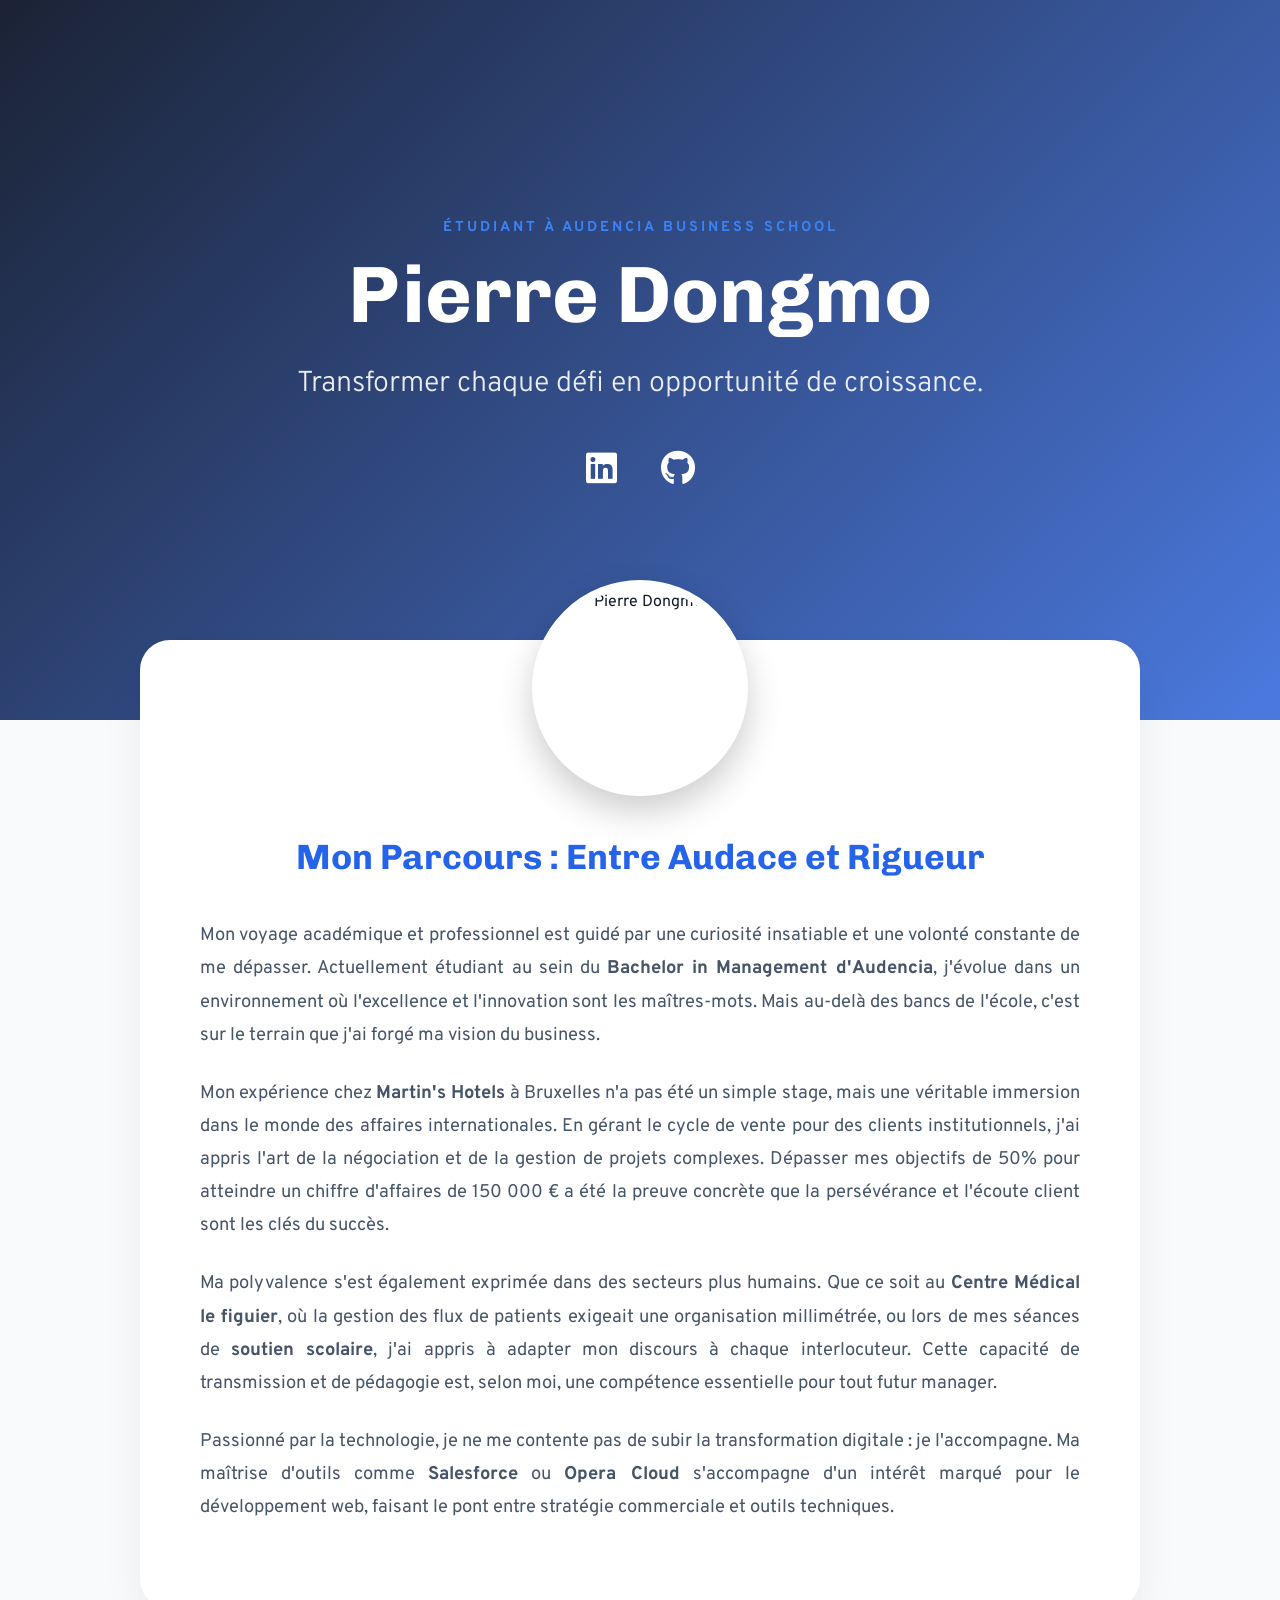
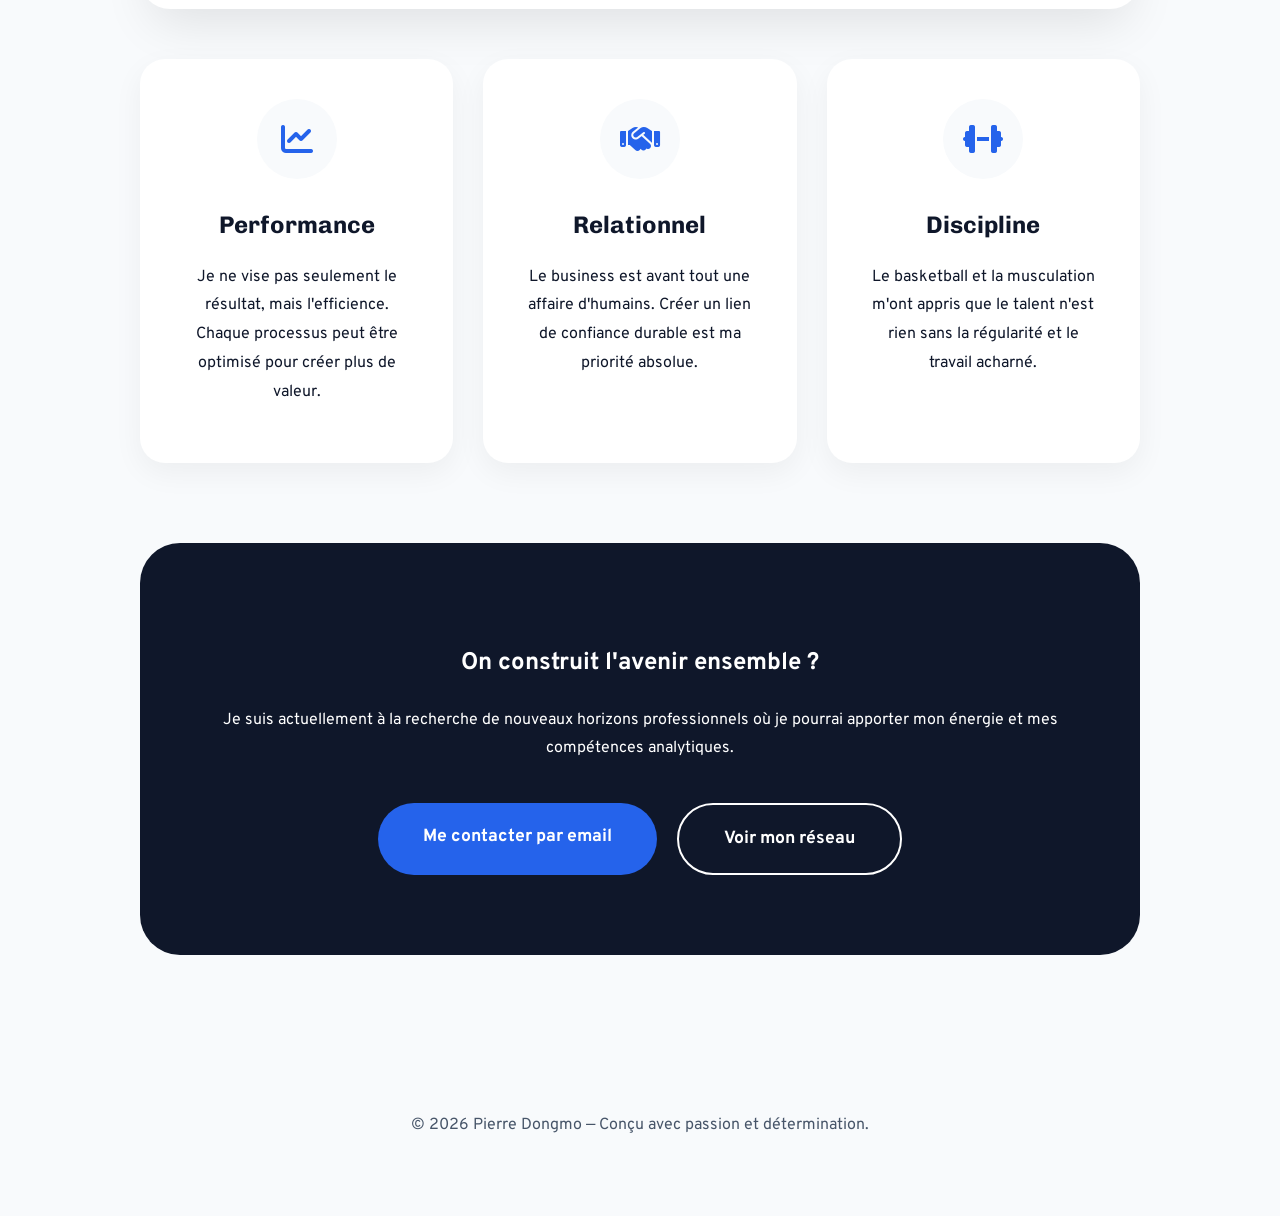
==== index.html @ e54a56b5 "Add files via upload" ====
<!DOCTYPE html>
<html lang="fr">
<head>
  <meta charset="UTF-8">
  <meta name="viewport" content="width=device-width, initial-scale=1.0">
  <title>Pierre Dongmo | Vision & Stratégie</title>
  
  <link href="https://fonts.googleapis.com/css2?family=Chivo:wght@400;700&family=Overpass:wght@300;400;600&display=swap" rel="stylesheet">
  <link rel="stylesheet" href="https://cdnjs.cloudflare.com/ajax/libs/font-awesome/6.5.1/css/all.min.css">
  <link rel="stylesheet" href="style.css">
</head>
<body>

  <header class="hero">
    <div class="hero-content">
      <span class="pre-title">Étudiant à Audencia Business School</span>
      <h1>Pierre Dongmo</h1>
      <p>Transformer chaque défi en opportunité de croissance.</p>
      <div class="social-links">
        <a href="https://www.linkedin.com/in/pierre-landry-dongmo-63629631a/" target="_blank"><i class="fa-brands fa-linkedin"></i></a>
        <a href="https://github.com/Landry-create" target="_blank"><i class="fa-brands fa-github"></i></a>
      </div>
    </div>
  </header>

  <main class="container">
    
    <section class="story-card">
      <div class="profile-container">
        <img src="IMAGE LANDRY DONGMO.jpeg" alt="Pierre Dongmo" class="profile-pic">
      </div>

      <h2>Mon Parcours : Entre Audace et Rigueur</h2>
      <p>
        Mon voyage académique et professionnel est guidé par une curiosité insatiable et une volonté constante de me dépasser. Actuellement étudiant au sein du <strong>Bachelor in Management d'Audencia</strong>, j'évolue dans un environnement où l'excellence et l'innovation sont les maîtres-mots. Mais au-delà des bancs de l'école, c'est sur le terrain que j'ai forgé ma vision du business.
      </p>
      
      <p>
        Mon expérience chez <strong>Martin's Hotels</strong> à Bruxelles n'a pas été un simple stage, mais une véritable immersion dans le monde des affaires internationales. En gérant le cycle de vente pour des clients institutionnels, j'ai appris l'art de la négociation et de la gestion de projets complexes. Dépasser mes objectifs de 50% pour atteindre un chiffre d'affaires de 150 000 € a été la preuve concrète que la persévérance et l'écoute client sont les clés du succès.
      </p>

      <p>
        Ma polyvalence s'est également exprimée dans des secteurs plus humains. Que ce soit au <strong>Centre Médical le figuier</strong>, où la gestion des flux de patients exigeait une organisation millimétrée, ou lors de mes séances de <strong>soutien scolaire</strong>, j'ai appris à adapter mon discours à chaque interlocuteur. Cette capacité de transmission et de pédagogie est, selon moi, une compétence essentielle pour tout futur manager.
      </p>

      <p>
        Passionné par la technologie, je ne me contente pas de subir la transformation digitale : je l'accompagne. Ma maîtrise d'outils comme <strong>Salesforce</strong> ou <strong>Opera Cloud</strong> s'accompagne d'un intérêt marqué pour le développement web, faisant le pont entre stratégie commerciale et outils techniques.
      </p>
    </section>

    <div class="grid">
      <div class="info-card">
        <div class="icon-circle"><i class="fa-solid fa-chart-line"></i></div>
        <h3>Performance</h3>
        <p>Je ne vise pas seulement le résultat, mais l'efficience. Chaque processus peut être optimisé pour créer plus de valeur.</p>
      </div>

      <div class="info-card">
        <div class="icon-circle"><i class="fa-solid fa-handshake"></i></div>
        <h3>Relationnel</h3>
        <p>Le business est avant tout une affaire d'humains. Créer un lien de confiance durable est ma priorité absolue.</p>
      </div>

      <div class="info-card">
        <div class="icon-circle"><i class="fa-solid fa-dumbbell"></i></div>
        <h3>Discipline</h3>
        <p>Le basketball et la musculation m'ont appris que le talent n'est rien sans la régularité et le travail acharné.</p>
      </div>
    </div>

    <section class="cta">
      <h2>On construit l'avenir ensemble ?</h2>
      <p>Je suis actuellement à la recherche de nouveaux horizons professionnels où je pourrai apporter mon énergie et mes compétences analytiques.</p>
      <div class="cta-buttons">
        <a href="mailto:ton-email@exemple.com" class="btn-main">Me contacter par email</a>
        <a href="https://www.linkedin.com/in/pierre-landry-dongmo-63629631a/" class="btn-outline" target="_blank">Voir mon réseau</a>
      </div>
    </section>

  </main>

  <footer class="footer">
    <p>&copy; 2026 Pierre Dongmo — Conçu avec passion et détermination.</p>
  </footer>

</body>
</html>
---- style.css ----
/* ===== VARIABLES ===== */
:root {
  --primary: #2563eb;
  --secondary: #3b82f6;
  --dark: #0f172a;
  --light: #f8fafc;
  --white: #ffffff;
  --text-gray: #475569;
}

/* ===== BASE ===== */
body {
  font-family: 'Overpass', sans-serif;
  margin: 0;
  background-color: var(--light);
  color: var(--dark);
  line-height: 1.8;
}

/* ===== HERO SECTION ===== */
.hero {
  height: 80vh;
  background: linear-gradient(135deg, rgba(15, 23, 42, 0.95), rgba(37, 99, 235, 0.8)), 
              url("https://images.unsplash.com/photo-1486406146926-c627a92ad1ab?q=80&w=1470&auto=format&fit=crop");
  background-size: cover;
  background-position: center;
  background-attachment: fixed;
  display: flex;
  align-items: center;
  justify-content: center;
  text-align: center;
  color: var(--white);
  padding: 0 20px;
}

.pre-title {
  text-transform: uppercase;
  letter-spacing: 3px;
  font-size: 0.9rem;
  color: var(--secondary);
  font-weight: 700;
  display: block;
  margin-bottom: 10px;
}

.hero h1 {
  font-family: 'Chivo', sans-serif;
  font-size: clamp(2.5rem, 8vw, 5rem);
  margin: 0;
  line-height: 1.1;
}

.hero p {
  font-size: clamp(1.1rem, 3vw, 1.8rem);
  font-weight: 300;
  margin-top: 20px;
  opacity: 0.9;
}

.social-links {
  margin-top: 30px;
}

.social-links a {
  color: var(--white);
  font-size: 2.2rem;
  margin: 0 20px;
  transition: all 0.3s ease;
  display: inline-block;
}

.social-links a:hover {
  transform: translateY(-5px);
  color: var(--secondary);
}

/* ===== PHOTO DE PROFIL ===== */
.profile-container {
  display: flex;
  justify-content: center;
  margin-top: -120px; /* Chevauchement sur le Hero */
  margin-bottom: 30px;
}

.profile-pic {
  width: 200px;
  height: 200px;
  object-fit: cover;
  border-radius: 50%;
  border: 8px solid var(--white);
  box-shadow: 0 15px 35px rgba(0, 0, 0, 0.2);
  background-color: white;
}

/* ===== CONTAINER & CARDS ===== */
.container {
  max-width: 1000px;
  margin: -80px auto 80px;
  padding: 0 20px;
}

.story-card {
  background: var(--white);
  padding: 60px;
  border-radius: 30px;
  box-shadow: 0 25px 50px -12px rgba(0, 0, 0, 0.1);
  margin-bottom: 50px;
  text-align: center; /* Centré pour accompagner la photo */
}

.story-card h2 {
  font-family: 'Chivo', sans-serif;
  font-size: 2.2rem;
  color: var(--primary);
  margin-bottom: 30px;
}

.story-card p {
  margin-bottom: 25px;
  font-size: 1.15rem;
  color: var(--text-gray);
  text-align: justify;
}

/* ===== GRID & INFO CARDS ===== */
.grid {
  display: grid;
  grid-template-columns: repeat(auto-fit, minmax(300px, 1fr));
  gap: 30px;
}

.info-card {
  background: var(--white);
  padding: 40px;
  border-radius: 25px;
  text-align: center;
  box-shadow: 0 10px 30px rgba(0,0,0,0.05);
  transition: transform 0.4s ease;
}

.info-card:hover {
  transform: translateY(-15px);
}

.icon-circle {
  width: 80px;
  height: 80px;
  background: var(--light);
  border-radius: 50%;
  display: flex;
  align-items: center;
  justify-content: center;
  margin: 0 auto 20px;
}

.info-card i {
  font-size: 2rem;
  color: var(--primary);
}

.info-card h3 {
  font-family: 'Chivo', sans-serif;
  font-size: 1.5rem;
  margin-bottom: 15px;
}

/* ===== CALL TO ACTION ===== */
.cta {
  text-align: center;
  margin-top: 80px;
  padding: 80px 40px;
  background: var(--dark);
  color: var(--white);
  border-radius: 40px;
}

.cta-buttons {
  display: flex;
  justify-content: center;
  gap: 20px;
  margin-top: 40px;
  flex-wrap: wrap;
}

.btn-main, .btn-outline {
  padding: 18px 45px;
  border-radius: 100px;
  text-decoration: none;
  font-weight: bold;
  font-size: 1.1rem;
  transition: all 0.3s ease;
}

.btn-main {
  background: var(--primary);
  color: var(--white);
}

.btn-main:hover {
  background: #1d4ed8;
  box-shadow: 0 10px 25px rgba(37, 99, 235, 0.4);
}

.btn-outline {
  border: 2px solid var(--white);
  color: var(--white);
}

.btn-outline:hover {
  background: var(--white);
  color: var(--dark);
}

/* ===== FOOTER ===== */
.footer {
  text-align: center;
  padding: 60px;
  color: var(--text-gray);
  font-size: 1rem;
}

/* Responsiveness */
@media (max-width: 768px) {
  .story-card { padding: 40px 25px; }
  .profile-pic { width: 150px; height: 150px; }
  .profile-container { margin-top: -90px; }
}
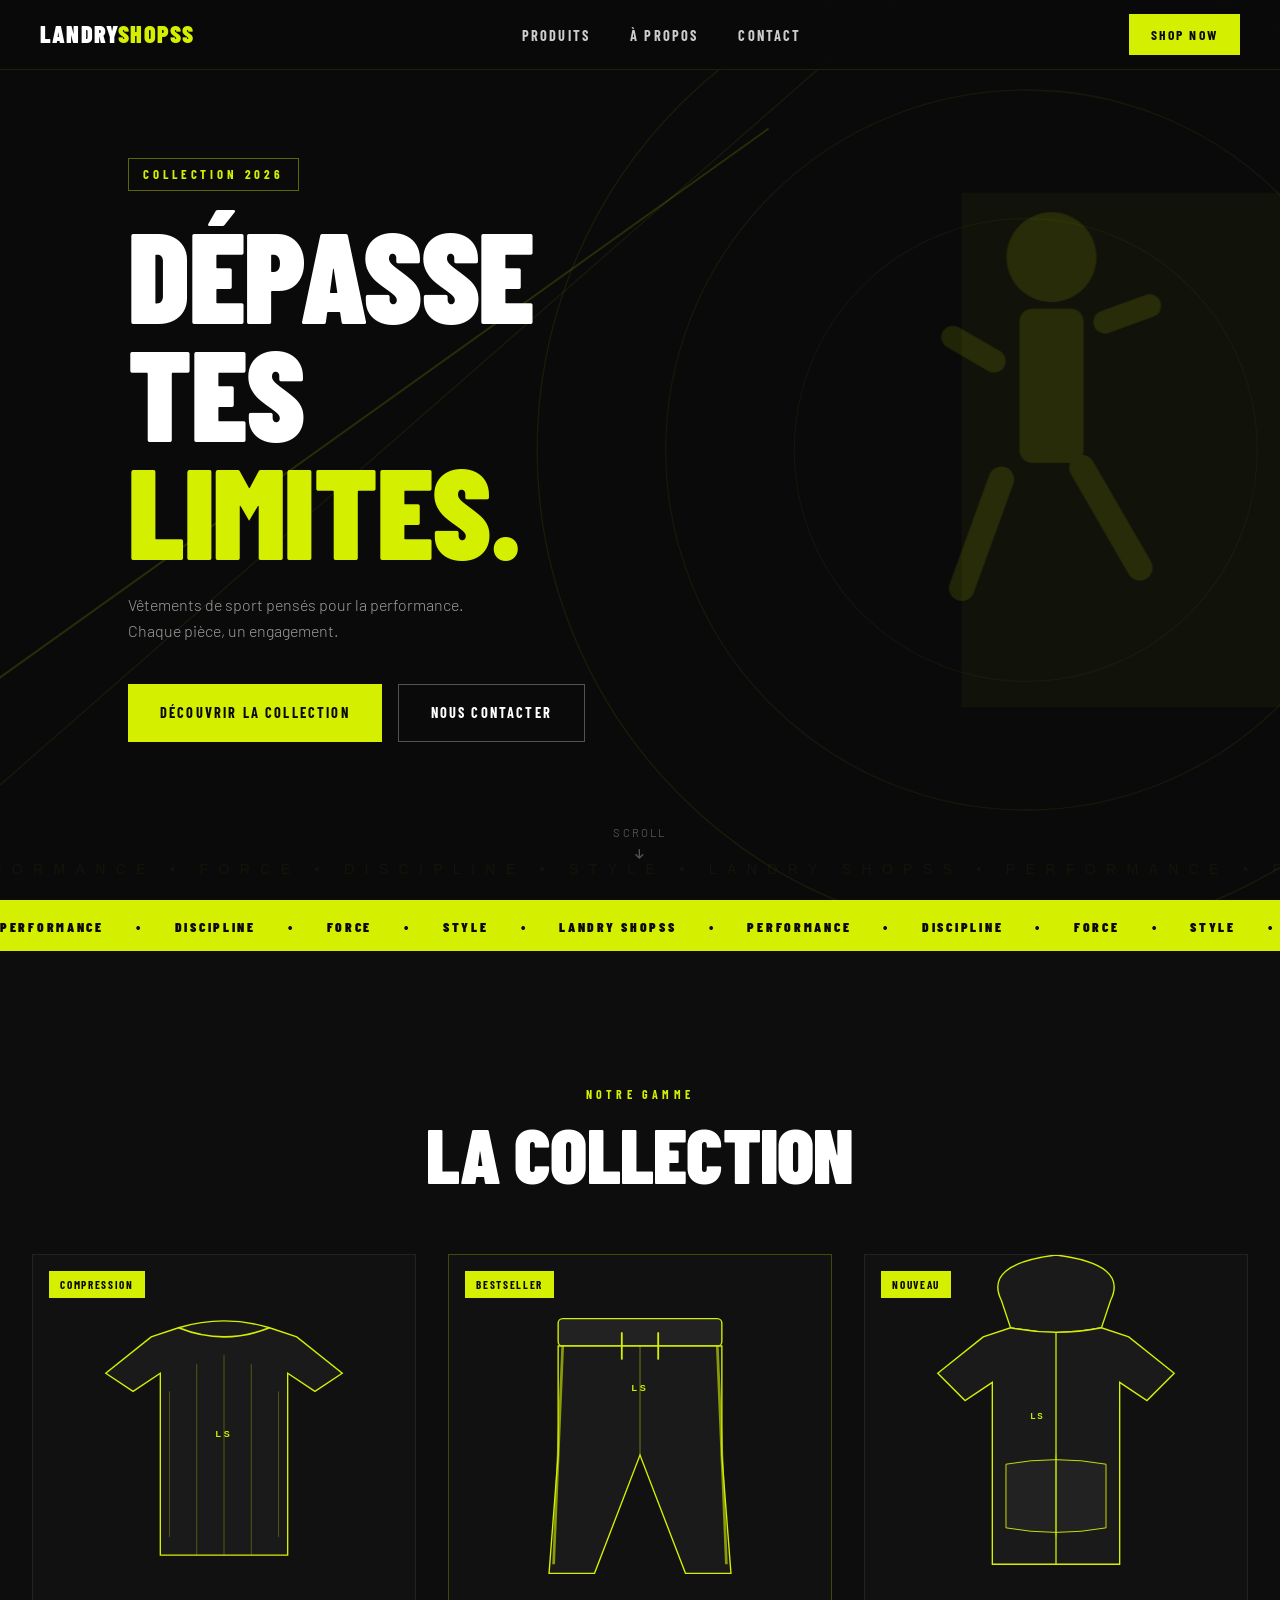
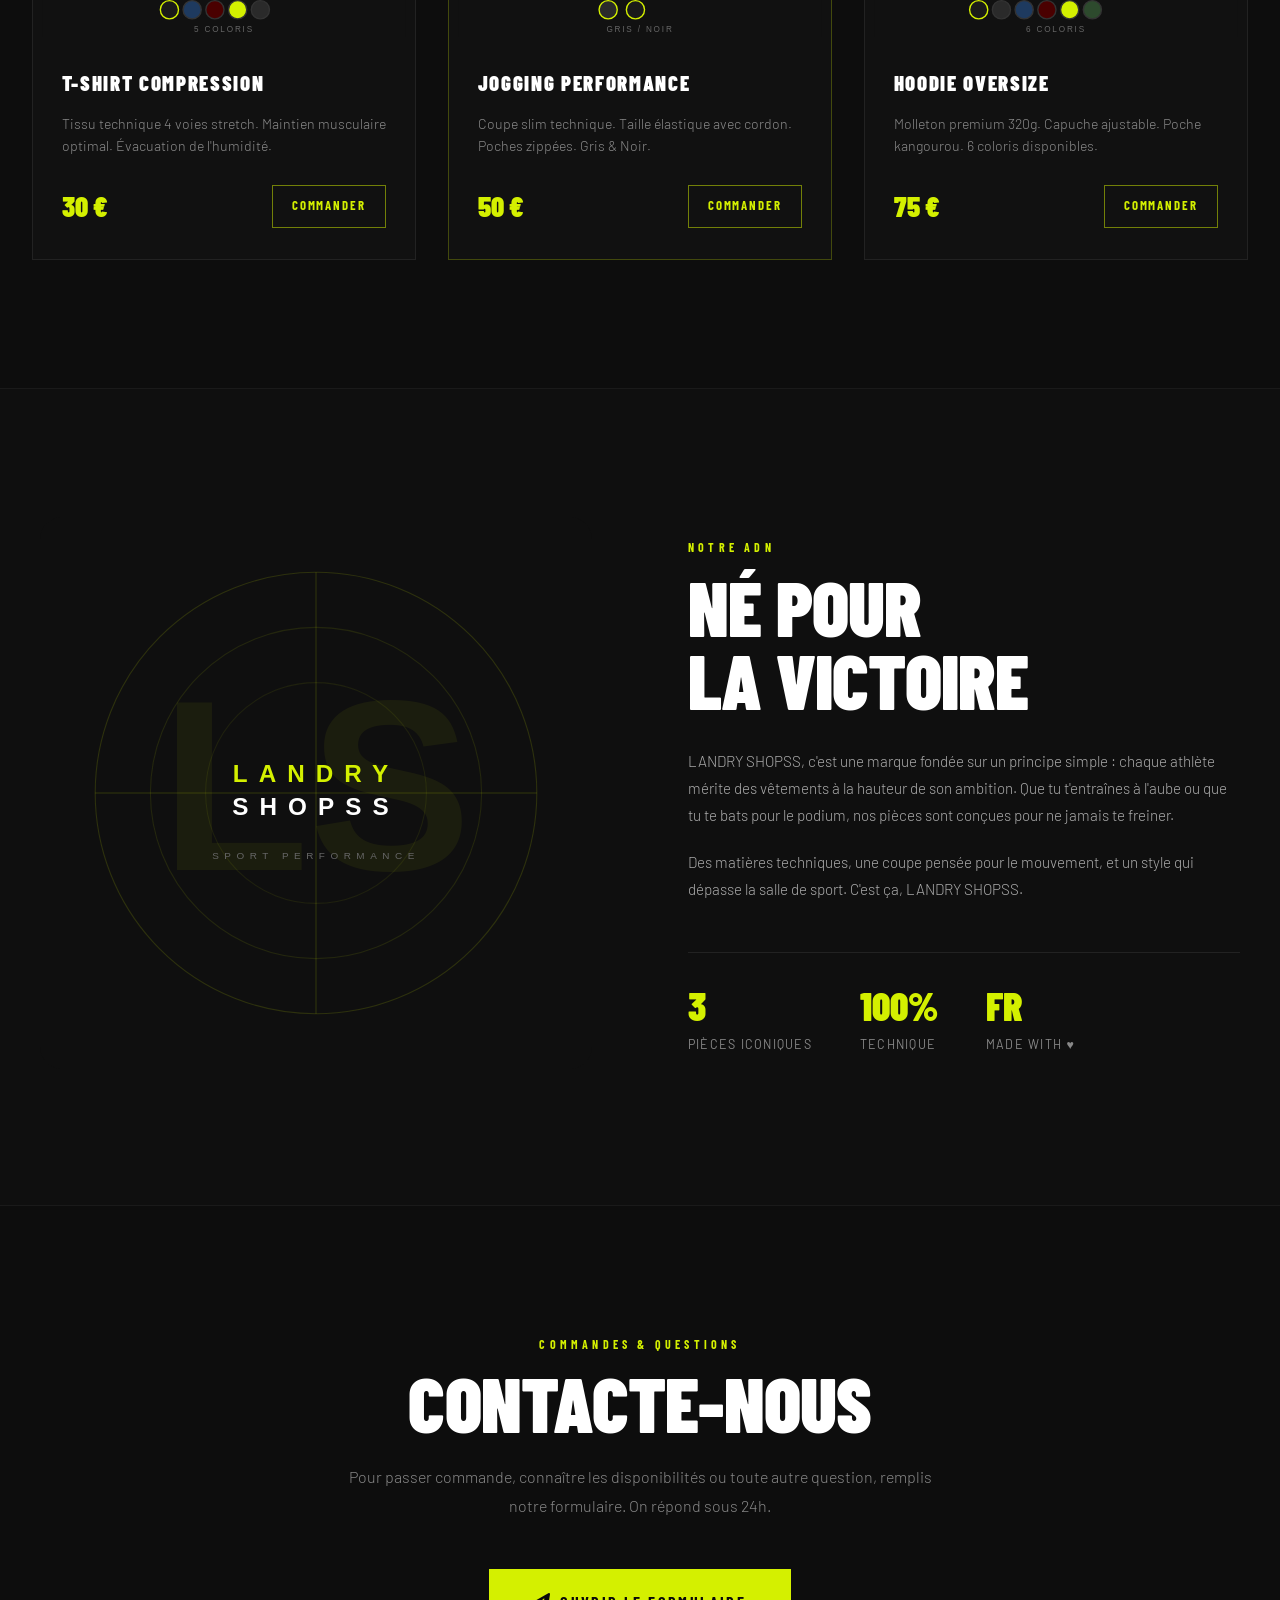
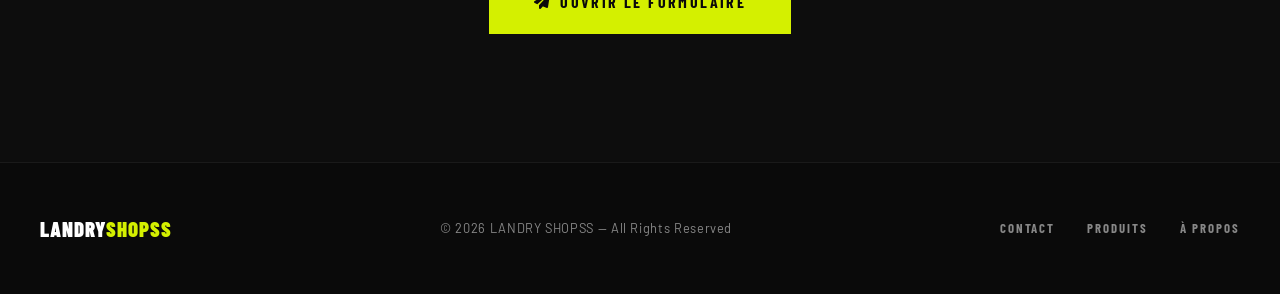
==== commit ce1e11a1: "Add files via upload" ====
--- a/index.html
+++ b/index.html
@@ -3,84 +3,256 @@
 <head>
   <meta charset="UTF-8">
   <meta name="viewport" content="width=device-width, initial-scale=1.0">
-  <title>Pierre Dongmo | Vision & Stratégie</title>
-  
-  <link href="https://fonts.googleapis.com/css2?family=Chivo:wght@400;700&family=Overpass:wght@300;400;600&display=swap" rel="stylesheet">
+  <title>LANDRY SHOPSS — Sport Performance</title>
+  <meta name="description" content="LANDRY SHOPSS — Vêtements de sport performance. T-shirts compression, joggings, hoodies. Livraison France.">
+
+  <link href="https://fonts.googleapis.com/css2?family=Barlow+Condensed:wght@400;700;900&family=Barlow:wght@300;400;500&display=swap" rel="stylesheet">
   <link rel="stylesheet" href="https://cdnjs.cloudflare.com/ajax/libs/font-awesome/6.5.1/css/all.min.css">
   <link rel="stylesheet" href="style.css">
 </head>
 <body>
 
-  <header class="hero">
+  <!-- NAV -->
+  <nav class="navbar">
+    <div class="nav-inner">
+      <a href="#" class="logo">LANDRY<span>SHOPSS</span></a>
+      <ul class="nav-links">
+        <li><a href="#produits">Produits</a></li>
+        <li><a href="#about">À propos</a></li>
+        <li><a href="#contact">Contact</a></li>
+      </ul>
+      <a href="#produits" class="nav-cta">Shop Now</a>
+    </div>
+  </nav>
+
+  <!-- HERO -->
+  <section class="hero">
+    <div class="hero-bg">
+      <svg viewBox="0 0 1200 700" preserveAspectRatio="xMidYMid slice" xmlns="http://www.w3.org/2000/svg">
+        <rect width="1200" height="700" fill="#0a0a0a"/>
+        <ellipse cx="900" cy="350" rx="380" ry="380" fill="none" stroke="#d4f000" stroke-width="1" opacity="0.08"/>
+        <ellipse cx="900" cy="350" rx="280" ry="280" fill="none" stroke="#d4f000" stroke-width="1" opacity="0.06"/>
+        <ellipse cx="900" cy="350" rx="180" ry="180" fill="none" stroke="#d4f000" stroke-width="1" opacity="0.04"/>
+        <line x1="0" y1="600" x2="700" y2="100" stroke="#d4f000" stroke-width="1.5" opacity="0.15"/>
+        <line x1="0" y1="700" x2="800" y2="0" stroke="#d4f000" stroke-width="0.8" opacity="0.08"/>
+        <polygon points="850,150 1100,150 1100,550 850,550" fill="#d4f000" opacity="0.03"/>
+        <g opacity="0.12" fill="#d4f000">
+          <circle cx="920" cy="200" r="35"/>
+          <rect x="895" y="240" width="50" height="120" rx="10"/>
+          <rect x="840" y="250" width="55" height="18" rx="9" transform="rotate(30 840 250)"/>
+          <rect x="950" y="245" width="55" height="18" rx="9" transform="rotate(-20 950 245)"/>
+          <rect x="875" y="360" width="20" height="110" rx="10" transform="rotate(20 875 360)"/>
+          <rect x="930" y="360" width="20" height="110" rx="10" transform="rotate(-30 930 360)"/>
+        </g>
+        <text x="50" y="680" font-family="sans-serif" font-size="11" fill="#d4f000" opacity="0.04" letter-spacing="8">PERFORMANCE • FORCE • DISCIPLINE • STYLE • LANDRY SHOPSS • PERFORMANCE • FORCE • DISCIPLINE</text>
+      </svg>
+    </div>
     <div class="hero-content">
-      <span class="pre-title">Étudiant à Audencia Business School</span>
-      <h1>Pierre Dongmo</h1>
-      <p>Transformer chaque défi en opportunité de croissance.</p>
-      <div class="social-links">
-        <a href="https://www.linkedin.com/in/pierre-landry-dongmo-63629631a/" target="_blank"><i class="fa-brands fa-linkedin"></i></a>
-        <a href="https://github.com/Landry-create" target="_blank"><i class="fa-brands fa-github"></i></a>
-      </div>
-    </div>
-  </header>
-
-  <main class="container">
-    
-    <section class="story-card">
-      <div class="profile-container">
-        <img src="IMAGE LANDRY DONGMO.jpeg" alt="Pierre Dongmo" class="profile-pic">
-      </div>
-
-      <h2>Mon Parcours : Entre Audace et Rigueur</h2>
-      <p>
-        Mon voyage académique et professionnel est guidé par une curiosité insatiable et une volonté constante de me dépasser. Actuellement étudiant au sein du <strong>Bachelor in Management d'Audencia</strong>, j'évolue dans un environnement où l'excellence et l'innovation sont les maîtres-mots. Mais au-delà des bancs de l'école, c'est sur le terrain que j'ai forgé ma vision du business.
-      </p>
-      
-      <p>
-        Mon expérience chez <strong>Martin's Hotels</strong> à Bruxelles n'a pas été un simple stage, mais une véritable immersion dans le monde des affaires internationales. En gérant le cycle de vente pour des clients institutionnels, j'ai appris l'art de la négociation et de la gestion de projets complexes. Dépasser mes objectifs de 50% pour atteindre un chiffre d'affaires de 150 000 € a été la preuve concrète que la persévérance et l'écoute client sont les clés du succès.
-      </p>
-
-      <p>
-        Ma polyvalence s'est également exprimée dans des secteurs plus humains. Que ce soit au <strong>Centre Médical le figuier</strong>, où la gestion des flux de patients exigeait une organisation millimétrée, ou lors de mes séances de <strong>soutien scolaire</strong>, j'ai appris à adapter mon discours à chaque interlocuteur. Cette capacité de transmission et de pédagogie est, selon moi, une compétence essentielle pour tout futur manager.
-      </p>
-
-      <p>
-        Passionné par la technologie, je ne me contente pas de subir la transformation digitale : je l'accompagne. Ma maîtrise d'outils comme <strong>Salesforce</strong> ou <strong>Opera Cloud</strong> s'accompagne d'un intérêt marqué pour le développement web, faisant le pont entre stratégie commerciale et outils techniques.
-      </p>
-    </section>
-
-    <div class="grid">
-      <div class="info-card">
-        <div class="icon-circle"><i class="fa-solid fa-chart-line"></i></div>
-        <h3>Performance</h3>
-        <p>Je ne vise pas seulement le résultat, mais l'efficience. Chaque processus peut être optimisé pour créer plus de valeur.</p>
-      </div>
-
-      <div class="info-card">
-        <div class="icon-circle"><i class="fa-solid fa-handshake"></i></div>
-        <h3>Relationnel</h3>
-        <p>Le business est avant tout une affaire d'humains. Créer un lien de confiance durable est ma priorité absolue.</p>
-      </div>
-
-      <div class="info-card">
-        <div class="icon-circle"><i class="fa-solid fa-dumbbell"></i></div>
-        <h3>Discipline</h3>
-        <p>Le basketball et la musculation m'ont appris que le talent n'est rien sans la régularité et le travail acharné.</p>
-      </div>
-    </div>
-
-    <section class="cta">
-      <h2>On construit l'avenir ensemble ?</h2>
-      <p>Je suis actuellement à la recherche de nouveaux horizons professionnels où je pourrai apporter mon énergie et mes compétences analytiques.</p>
-      <div class="cta-buttons">
-        <a href="mailto:ton-email@exemple.com" class="btn-main">Me contacter par email</a>
-        <a href="https://www.linkedin.com/in/pierre-landry-dongmo-63629631a/" class="btn-outline" target="_blank">Voir mon réseau</a>
-      </div>
-    </section>
-
-  </main>
-
+      <span class="hero-label">Collection 2026</span>
+      <h1 class="hero-title">DÉPASSE<br>TES<br><em>LIMITES.</em></h1>
+      <p class="hero-sub">Vêtements de sport pensés pour la performance.<br>Chaque pièce, un engagement.</p>
+      <div class="hero-actions">
+        <a href="#produits" class="btn-primary">Découvrir la collection</a>
+        <a href="https://admin.typeform.com/accounts/01J99XGKG7QRJWRQDHW927JT6B/workspaces/DyzyUU" target="_blank" class="btn-ghost">Nous contacter</a>
+      </div>
+    </div>
+    <div class="hero-scroll">
+      <span>Scroll</span>
+      <i class="fa-solid fa-arrow-down"></i>
+    </div>
+  </section>
+
+  <!-- TICKER BAND -->
+  <div class="ticker-band">
+    <div class="ticker-inner">
+      <span>PERFORMANCE</span><span>•</span>
+      <span>DISCIPLINE</span><span>•</span>
+      <span>FORCE</span><span>•</span>
+      <span>STYLE</span><span>•</span>
+      <span>LANDRY SHOPSS</span><span>•</span>
+      <span>PERFORMANCE</span><span>•</span>
+      <span>DISCIPLINE</span><span>•</span>
+      <span>FORCE</span><span>•</span>
+      <span>STYLE</span><span>•</span>
+      <span>LANDRY SHOPSS</span><span>•</span>
+      <span>PERFORMANCE</span><span>•</span>
+      <span>DISCIPLINE</span><span>•</span>
+    </div>
+  </div>
+
+  <!-- PRODUITS -->
+  <section class="produits" id="produits">
+    <div class="section-header">
+      <span class="section-label">Notre gamme</span>
+      <h2 class="section-title">LA COLLECTION</h2>
+    </div>
+
+    <div class="products-grid">
+
+      <!-- T-SHIRT COMPRESSION -->
+      <article class="product-card">
+        <div class="product-visual">
+          <svg viewBox="0 0 400 420" xmlns="http://www.w3.org/2000/svg">
+            <rect width="400" height="420" fill="#111"/>
+            <g transform="translate(200,210)">
+              <path d="M-80,-120 L-130,-80 L-100,-60 L-70,-80 L-70,120 L70,120 L70,-80 L100,-60 L130,-80 L80,-120 L50,-130 Q0,-145 -50,-130 Z" fill="#1a1a1a" stroke="#d4f000" stroke-width="1.5"/>
+              <path d="M-50,-130 Q0,-110 50,-130" fill="none" stroke="#d4f000" stroke-width="2"/>
+              <line x1="-60" y1="-60" x2="-60" y2="100" stroke="#d4f000" stroke-width="0.8" opacity="0.4"/>
+              <line x1="-30" y1="-90" x2="-30" y2="120" stroke="#d4f000" stroke-width="0.8" opacity="0.4"/>
+              <line x1="0" y1="-100" x2="0" y2="120" stroke="#d4f000" stroke-width="0.8" opacity="0.4"/>
+              <line x1="30" y1="-90" x2="30" y2="120" stroke="#d4f000" stroke-width="0.8" opacity="0.4"/>
+              <line x1="60" y1="-60" x2="60" y2="100" stroke="#d4f000" stroke-width="0.8" opacity="0.4"/>
+              <text x="0" y="-10" text-anchor="middle" font-family="sans-serif" font-size="10" font-weight="900" fill="#d4f000" letter-spacing="3">LS</text>
+            </g>
+            <circle cx="140" cy="390" r="10" fill="#1a1a1a" stroke="#d4f000" stroke-width="1.5"/>
+            <circle cx="165" cy="390" r="10" fill="#1e3a5f" stroke="#333" stroke-width="1.5"/>
+            <circle cx="190" cy="390" r="10" fill="#4a0000" stroke="#333" stroke-width="1.5"/>
+            <circle cx="215" cy="390" r="10" fill="#d4f000" stroke="#333" stroke-width="1.5"/>
+            <circle cx="240" cy="390" r="10" fill="#2a2a2a" stroke="#333" stroke-width="1.5"/>
+            <text x="200" y="415" text-anchor="middle" font-family="sans-serif" font-size="9" fill="#666" letter-spacing="2">5 COLORIS</text>
+          </svg>
+          <div class="product-badge">COMPRESSION</div>
+        </div>
+        <div class="product-info">
+          <h3>T-SHIRT COMPRESSION</h3>
+          <p class="product-desc">Tissu technique 4 voies stretch. Maintien musculaire optimal. Évacuation de l'humidité.</p>
+          <div class="product-footer">
+            <span class="product-price">30 €</span>
+            <a href="https://admin.typeform.com/accounts/01J99XGKG7QRJWRQDHW927JT6B/workspaces/DyzyUU" target="_blank" class="btn-buy">Commander</a>
+          </div>
+        </div>
+      </article>
+
+      <!-- JOGGING -->
+      <article class="product-card featured">
+        <div class="product-visual">
+          <svg viewBox="0 0 400 420" xmlns="http://www.w3.org/2000/svg">
+            <rect width="400" height="420" fill="#111"/>
+            <g transform="translate(200,200)">
+              <rect x="-90" y="-130" width="180" height="30" rx="5" fill="#222" stroke="#d4f000" stroke-width="1.5"/>
+              <path d="M-90,-100 L-90,20 L-100,150 L-50,150 L0,20 L50,150 L100,150 L90,20 L90,-100 Z" fill="#1a1a1a" stroke="#d4f000" stroke-width="1.5"/>
+              <line x1="0" y1="-100" x2="0" y2="20" stroke="#d4f000" stroke-width="1" opacity="0.5"/>
+              <line x1="-85" y1="-100" x2="-95" y2="140" stroke="#d4f000" stroke-width="3" opacity="0.6"/>
+              <line x1="85" y1="-100" x2="95" y2="140" stroke="#d4f000" stroke-width="3" opacity="0.6"/>
+              <line x1="-20" y1="-115" x2="-20" y2="-85" stroke="#d4f000" stroke-width="2"/>
+              <line x1="20" y1="-115" x2="20" y2="-85" stroke="#d4f000" stroke-width="2"/>
+              <text x="0" y="-50" text-anchor="middle" font-family="sans-serif" font-size="10" font-weight="900" fill="#d4f000" letter-spacing="3">LS</text>
+            </g>
+            <circle cx="165" cy="390" r="10" fill="#2a2a2a" stroke="#d4f000" stroke-width="1.5"/>
+            <circle cx="195" cy="390" r="10" fill="#1a1a1a" stroke="#d4f000" stroke-width="1.5"/>
+            <text x="200" y="415" text-anchor="middle" font-family="sans-serif" font-size="9" fill="#666" letter-spacing="2">GRIS / NOIR</text>
+          </svg>
+          <div class="product-badge">BESTSELLER</div>
+        </div>
+        <div class="product-info">
+          <h3>JOGGING PERFORMANCE</h3>
+          <p class="product-desc">Coupe slim technique. Taille élastique avec cordon. Poches zippées. Gris &amp; Noir.</p>
+          <div class="product-footer">
+            <span class="product-price">50 €</span>
+            <a href="https://admin.typeform.com/accounts/01J99XGKG7QRJWRQDHW927JT6B/workspaces/DyzyUU" target="_blank" class="btn-buy">Commander</a>
+          </div>
+        </div>
+      </article>
+
+      <!-- HOODIE -->
+      <article class="product-card">
+        <div class="product-visual">
+          <svg viewBox="0 0 400 420" xmlns="http://www.w3.org/2000/svg">
+            <rect width="400" height="420" fill="#111"/>
+            <g transform="translate(200,210)">
+              <path d="M-60,-160 Q-80,-200 0,-210 Q80,-200 60,-160 L50,-130 Q0,-120 -50,-130 Z" fill="#1a1a1a" stroke="#d4f000" stroke-width="1.5"/>
+              <path d="M-80,-120 L-130,-80 L-100,-50 L-70,-70 L-70,130 L70,130 L70,-70 L100,-50 L130,-80 L80,-120 L50,-130 Q0,-120 -50,-130 Z" fill="#1a1a1a" stroke="#d4f000" stroke-width="1.5"/>
+              <path d="M-55,20 L-55,90 Q0,100 55,90 L55,20 Q0,10 -55,20 Z" fill="#222" stroke="#d4f000" stroke-width="1"/>
+              <line x1="0" y1="10" x2="0" y2="100" stroke="#d4f000" stroke-width="1" opacity="0.5"/>
+              <line x1="0" y1="-125" x2="0" y2="130" stroke="#d4f000" stroke-width="2" opacity="0.7"/>
+              <text x="-28" y="-30" font-family="sans-serif" font-size="9" font-weight="900" fill="#d4f000" letter-spacing="2">LS</text>
+            </g>
+            <circle cx="115" cy="390" r="10" fill="#1a1a1a" stroke="#d4f000" stroke-width="1.5"/>
+            <circle cx="140" cy="390" r="10" fill="#2a2a2a" stroke="#333" stroke-width="1.5"/>
+            <circle cx="165" cy="390" r="10" fill="#1e3a5f" stroke="#333" stroke-width="1.5"/>
+            <circle cx="190" cy="390" r="10" fill="#4a0000" stroke="#333" stroke-width="1.5"/>
+            <circle cx="215" cy="390" r="10" fill="#d4f000" stroke="#333" stroke-width="1.5"/>
+            <circle cx="240" cy="390" r="10" fill="#2d4a2d" stroke="#333" stroke-width="1.5"/>
+            <text x="200" y="415" text-anchor="middle" font-family="sans-serif" font-size="9" fill="#666" letter-spacing="2">6 COLORIS</text>
+          </svg>
+          <div class="product-badge">NOUVEAU</div>
+        </div>
+        <div class="product-info">
+          <h3>HOODIE OVERSIZE</h3>
+          <p class="product-desc">Molleton premium 320g. Capuche ajustable. Poche kangourou. 6 coloris disponibles.</p>
+          <div class="product-footer">
+            <span class="product-price">75 €</span>
+            <a href="https://admin.typeform.com/accounts/01J99XGKG7QRJWRQDHW927JT6B/workspaces/DyzyUU" target="_blank" class="btn-buy">Commander</a>
+          </div>
+        </div>
+      </article>
+
+    </div>
+  </section>
+
+  <!-- ABOUT -->
+  <section class="about" id="about">
+    <div class="about-inner">
+      <div class="about-visual">
+        <svg viewBox="0 0 500 500" xmlns="http://www.w3.org/2000/svg">
+          <rect width="500" height="500" fill="#0f0f0f" rx="20"/>
+          <text x="250" y="320" text-anchor="middle" font-family="sans-serif" font-size="220" font-weight="900" fill="#d4f000" opacity="0.06">LS</text>
+          <circle cx="250" cy="250" r="200" fill="none" stroke="#d4f000" stroke-width="1" opacity="0.15"/>
+          <circle cx="250" cy="250" r="150" fill="none" stroke="#d4f000" stroke-width="1" opacity="0.1"/>
+          <circle cx="250" cy="250" r="100" fill="none" stroke="#d4f000" stroke-width="1" opacity="0.08"/>
+          <line x1="50" y1="250" x2="450" y2="250" stroke="#d4f000" stroke-width="0.8" opacity="0.2"/>
+          <line x1="250" y1="50" x2="250" y2="450" stroke="#d4f000" stroke-width="0.8" opacity="0.2"/>
+          <text x="250" y="240" text-anchor="middle" font-family="sans-serif" font-size="22" font-weight="900" fill="#d4f000" letter-spacing="10">LANDRY</text>
+          <text x="250" y="270" text-anchor="middle" font-family="sans-serif" font-size="22" font-weight="900" fill="#ffffff" letter-spacing="10">SHOPSS</text>
+          <text x="250" y="310" text-anchor="middle" font-family="sans-serif" font-size="9" fill="#666" letter-spacing="5">SPORT PERFORMANCE</text>
+        </svg>
+      </div>
+      <div class="about-text">
+        <span class="section-label">Notre ADN</span>
+        <h2 class="section-title">NÉ POUR<br>LA VICTOIRE</h2>
+        <p>LANDRY SHOPSS, c'est une marque fondée sur un principe simple : chaque athlète mérite des vêtements à la hauteur de son ambition. Que tu t'entraînes à l'aube ou que tu te bats pour le podium, nos pièces sont conçues pour ne jamais te freiner.</p>
+        <p>Des matières techniques, une coupe pensée pour le mouvement, et un style qui dépasse la salle de sport. C'est ça, LANDRY SHOPSS.</p>
+        <div class="about-stats">
+          <div class="stat">
+            <strong>3</strong>
+            <span>Pièces iconiques</span>
+          </div>
+          <div class="stat">
+            <strong>100%</strong>
+            <span>Technique</span>
+          </div>
+          <div class="stat">
+            <strong>FR</strong>
+            <span>Made with ♥</span>
+          </div>
+        </div>
+      </div>
+    </div>
+  </section>
+
+  <!-- CONTACT -->
+  <section class="contact" id="contact">
+    <div class="contact-inner">
+      <span class="section-label">Commandes &amp; Questions</span>
+      <h2 class="section-title">CONTACTE-NOUS</h2>
+      <p class="contact-sub">Pour passer commande, connaître les disponibilités ou toute autre question, remplis notre formulaire. On répond sous 24h.</p>
+      <a href="https://admin.typeform.com/accounts/01J99XGKG7QRJWRQDHW927JT6B/workspaces/DyzyUU" target="_blank" class="btn-primary big">
+        <i class="fa-solid fa-paper-plane"></i> Ouvrir le formulaire
+      </a>
+    </div>
+  </section>
+
+  <!-- FOOTER -->
   <footer class="footer">
-    <p>&copy; 2026 Pierre Dongmo — Conçu avec passion et détermination.</p>
+    <div class="footer-inner">
+      <span class="logo">LANDRY<span>SHOPSS</span></span>
+      <p>© 2026 LANDRY SHOPSS — All Rights Reserved</p>
+      <div class="footer-links">
+        <a href="https://admin.typeform.com/accounts/01J99XGKG7QRJWRQDHW927JT6B/workspaces/DyzyUU" target="_blank">Contact</a>
+        <a href="#produits">Produits</a>
+        <a href="#about">À propos</a>
+      </div>
+    </div>
   </footer>
 
 </body>
--- a/style.css
+++ b/style.css
@@ -1,227 +1,599 @@
-/* ===== VARIABLES ===== */
+/* ===========================
+   LANDRY SHOPSS — style.css
+   =========================== */
+
+/* ===== RESET & BASE ===== */
+*, *::before, *::after {
+  box-sizing: border-box;
+  margin: 0;
+  padding: 0;
+}
+
 :root {
-  --primary: #2563eb;
-  --secondary: #3b82f6;
-  --dark: #0f172a;
-  --light: #f8fafc;
+  --accent: #d4f000;
+  --accent-dim: #a8c000;
+  --black: #0a0a0a;
+  --dark: #111111;
+  --dark2: #1a1a1a;
   --white: #ffffff;
-  --text-gray: #475569;
-}
-
-/* ===== BASE ===== */
+  --gray: #888888;
+  --light-gray: #cccccc;
+  --bg: #0d0d0d;
+}
+
+html {
+  scroll-behavior: smooth;
+}
+
 body {
-  font-family: 'Overpass', sans-serif;
-  margin: 0;
-  background-color: var(--light);
-  color: var(--dark);
+  font-family: 'Barlow', sans-serif;
+  background-color: var(--bg);
+  color: var(--white);
+  line-height: 1.7;
+  overflow-x: hidden;
+}
+
+/* ===== NAVBAR ===== */
+.navbar {
+  position: fixed;
+  top: 0;
+  left: 0;
+  right: 0;
+  z-index: 100;
+  padding: 0 2rem;
+  height: 70px;
+  display: flex;
+  align-items: center;
+  background: rgba(10,10,10,0.92);
+  backdrop-filter: blur(12px);
+  border-bottom: 1px solid rgba(212,240,0,0.1);
+}
+
+.nav-inner {
+  width: 100%;
+  max-width: 1200px;
+  margin: 0 auto;
+  display: flex;
+  align-items: center;
+  justify-content: space-between;
+}
+
+.logo {
+  font-family: 'Barlow Condensed', sans-serif;
+  font-weight: 900;
+  font-size: 1.5rem;
+  letter-spacing: 0.05em;
+  color: var(--white);
+  text-decoration: none;
+}
+
+.logo span {
+  color: var(--accent);
+}
+
+.nav-links {
+  list-style: none;
+  display: flex;
+  gap: 2.5rem;
+}
+
+.nav-links a {
+  font-family: 'Barlow Condensed', sans-serif;
+  font-weight: 700;
+  font-size: 0.9rem;
+  letter-spacing: 0.15em;
+  text-transform: uppercase;
+  color: var(--light-gray);
+  text-decoration: none;
+  transition: color 0.2s;
+}
+
+.nav-links a:hover {
+  color: var(--accent);
+}
+
+.nav-cta {
+  font-family: 'Barlow Condensed', sans-serif;
+  font-weight: 700;
+  font-size: 0.85rem;
+  letter-spacing: 0.15em;
+  text-transform: uppercase;
+  background: var(--accent);
+  color: var(--black);
+  padding: 0.55rem 1.4rem;
+  text-decoration: none;
+  transition: background 0.2s, transform 0.2s;
+}
+
+.nav-cta:hover {
+  background: #fff;
+  transform: translateY(-1px);
+}
+
+/* ===== HERO ===== */
+.hero {
+  position: relative;
+  min-height: 100vh;
+  display: flex;
+  align-items: center;
+  justify-content: flex-start;
+  padding: 0 10vw;
+  overflow: hidden;
+}
+
+.hero-bg {
+  position: absolute;
+  inset: 0;
+  z-index: 0;
+}
+
+.hero-bg svg {
+  width: 100%;
+  height: 100%;
+}
+
+.hero-content {
+  position: relative;
+  z-index: 1;
+  max-width: 600px;
+  animation: heroIn 1s ease both;
+}
+
+@keyframes heroIn {
+  from { opacity: 0; transform: translateY(40px); }
+  to   { opacity: 1; transform: translateY(0); }
+}
+
+.hero-label {
+  display: inline-block;
+  font-family: 'Barlow Condensed', sans-serif;
+  font-size: 0.8rem;
+  font-weight: 700;
+  letter-spacing: 0.3em;
+  text-transform: uppercase;
+  color: var(--accent);
+  border: 1px solid rgba(212,240,0,0.4);
+  padding: 0.3rem 0.9rem;
+  margin-bottom: 1.5rem;
+}
+
+.hero-title {
+  font-family: 'Barlow Condensed', sans-serif;
+  font-weight: 900;
+  font-size: clamp(4rem, 10vw, 8rem);
+  line-height: 0.92;
+  letter-spacing: -0.01em;
+  text-transform: uppercase;
+  color: var(--white);
+  margin-bottom: 1.5rem;
+}
+
+.hero-title em {
+  font-style: normal;
+  color: var(--accent);
+}
+
+.hero-sub {
+  font-size: 1rem;
+  font-weight: 300;
+  color: rgba(255,255,255,0.6);
+  margin-bottom: 2.5rem;
+  line-height: 1.6;
+}
+
+.hero-actions {
+  display: flex;
+  gap: 1rem;
+  flex-wrap: wrap;
+}
+
+.btn-primary {
+  display: inline-flex;
+  align-items: center;
+  gap: 0.5rem;
+  font-family: 'Barlow Condensed', sans-serif;
+  font-weight: 700;
+  font-size: 0.9rem;
+  letter-spacing: 0.15em;
+  text-transform: uppercase;
+  background: var(--accent);
+  color: var(--black);
+  padding: 1rem 2rem;
+  text-decoration: none;
+  transition: background 0.2s, transform 0.2s;
+}
+
+.btn-primary:hover {
+  background: #fff;
+  transform: translateY(-2px);
+}
+
+.btn-primary.big {
+  padding: 1.2rem 2.8rem;
+  font-size: 1rem;
+}
+
+.btn-ghost {
+  display: inline-flex;
+  align-items: center;
+  font-family: 'Barlow Condensed', sans-serif;
+  font-weight: 700;
+  font-size: 0.9rem;
+  letter-spacing: 0.15em;
+  text-transform: uppercase;
+  border: 1px solid rgba(255,255,255,0.3);
+  color: var(--white);
+  padding: 1rem 2rem;
+  text-decoration: none;
+  transition: border-color 0.2s, color 0.2s, transform 0.2s;
+}
+
+.btn-ghost:hover {
+  border-color: var(--accent);
+  color: var(--accent);
+  transform: translateY(-2px);
+}
+
+.hero-scroll {
+  position: absolute;
+  bottom: 2.5rem;
+  left: 50%;
+  transform: translateX(-50%);
+  display: flex;
+  flex-direction: column;
+  align-items: center;
+  gap: 0.4rem;
+  color: rgba(255,255,255,0.3);
+  font-size: 0.7rem;
+  letter-spacing: 0.2em;
+  text-transform: uppercase;
+  animation: scrollBounce 2s ease-in-out infinite;
+}
+
+@keyframes scrollBounce {
+  0%, 100% { transform: translateX(-50%) translateY(0); }
+  50%       { transform: translateX(-50%) translateY(6px); }
+}
+
+/* ===== TICKER BAND ===== */
+.ticker-band {
+  background: var(--accent);
+  overflow: hidden;
+  padding: 0.75rem 0;
+  white-space: nowrap;
+}
+
+.ticker-inner {
+  display: inline-flex;
+  gap: 2rem;
+  animation: ticker 20s linear infinite;
+  font-family: 'Barlow Condensed', sans-serif;
+  font-weight: 900;
+  font-size: 0.85rem;
+  letter-spacing: 0.2em;
+  text-transform: uppercase;
+  color: var(--black);
+}
+
+@keyframes ticker {
+  from { transform: translateX(0); }
+  to   { transform: translateX(-50%); }
+}
+
+/* ===== SECTION COMMONS ===== */
+.section-header {
+  text-align: center;
+  margin-bottom: 4rem;
+}
+
+.section-label {
+  display: inline-block;
+  font-family: 'Barlow Condensed', sans-serif;
+  font-size: 0.75rem;
+  font-weight: 700;
+  letter-spacing: 0.35em;
+  text-transform: uppercase;
+  color: var(--accent);
+  margin-bottom: 0.75rem;
+}
+
+.section-title {
+  font-family: 'Barlow Condensed', sans-serif;
+  font-weight: 900;
+  font-size: clamp(2.5rem, 6vw, 5rem);
+  letter-spacing: -0.01em;
+  text-transform: uppercase;
+  color: var(--white);
+  line-height: 0.95;
+}
+
+/* ===== PRODUCTS ===== */
+.produits {
+  padding: 8rem 2rem;
+  max-width: 1300px;
+  margin: 0 auto;
+}
+
+.products-grid {
+  display: grid;
+  grid-template-columns: repeat(3, 1fr);
+  gap: 2rem;
+}
+
+.product-card {
+  background: var(--dark);
+  border: 1px solid #222;
+  overflow: hidden;
+  transition: transform 0.3s, border-color 0.3s;
+  position: relative;
+}
+
+.product-card:hover {
+  transform: translateY(-8px);
+  border-color: rgba(212,240,0,0.4);
+}
+
+.product-card.featured {
+  border-color: rgba(212,240,0,0.25);
+}
+
+.product-visual {
+  position: relative;
+  background: #111;
+  aspect-ratio: 1;
+}
+
+.product-visual svg {
+  width: 100%;
+  height: 100%;
+  display: block;
+}
+
+.product-badge {
+  position: absolute;
+  top: 1rem;
+  left: 1rem;
+  font-family: 'Barlow Condensed', sans-serif;
+  font-weight: 700;
+  font-size: 0.7rem;
+  letter-spacing: 0.15em;
+  text-transform: uppercase;
+  background: var(--accent);
+  color: var(--black);
+  padding: 0.25rem 0.7rem;
+}
+
+.product-info {
+  padding: 1.8rem;
+}
+
+.product-info h3 {
+  font-family: 'Barlow Condensed', sans-serif;
+  font-weight: 900;
+  font-size: 1.3rem;
+  letter-spacing: 0.08em;
+  text-transform: uppercase;
+  color: var(--white);
+  margin-bottom: 0.75rem;
+}
+
+.product-desc {
+  font-size: 0.88rem;
+  font-weight: 300;
+  color: var(--gray);
+  margin-bottom: 1.5rem;
+  line-height: 1.6;
+}
+
+.product-footer {
+  display: flex;
+  align-items: center;
+  justify-content: space-between;
+}
+
+.product-price {
+  font-family: 'Barlow Condensed', sans-serif;
+  font-weight: 900;
+  font-size: 1.8rem;
+  color: var(--accent);
+  letter-spacing: -0.01em;
+}
+
+.btn-buy {
+  font-family: 'Barlow Condensed', sans-serif;
+  font-weight: 700;
+  font-size: 0.8rem;
+  letter-spacing: 0.15em;
+  text-transform: uppercase;
+  background: transparent;
+  border: 1px solid rgba(212,240,0,0.5);
+  color: var(--accent);
+  padding: 0.6rem 1.2rem;
+  text-decoration: none;
+  transition: background 0.2s, color 0.2s;
+}
+
+.btn-buy:hover {
+  background: var(--accent);
+  color: var(--black);
+}
+
+/* ===== ABOUT ===== */
+.about {
+  background: #0f0f0f;
+  padding: 8rem 2rem;
+  border-top: 1px solid #1a1a1a;
+  border-bottom: 1px solid #1a1a1a;
+}
+
+.about-inner {
+  max-width: 1200px;
+  margin: 0 auto;
+  display: grid;
+  grid-template-columns: 1fr 1fr;
+  gap: 6rem;
+  align-items: center;
+}
+
+.about-visual svg {
+  width: 100%;
+  border-radius: 4px;
+}
+
+.about-text .section-label {
+  display: block;
+  margin-bottom: 0.75rem;
+}
+
+.about-text .section-title {
+  margin-bottom: 2rem;
+}
+
+.about-text p {
+  font-size: 0.95rem;
+  font-weight: 300;
+  color: rgba(255,255,255,0.65);
+  margin-bottom: 1.2rem;
   line-height: 1.8;
 }
 
-/* ===== HERO SECTION ===== */
-.hero {
-  height: 80vh;
-  background: linear-gradient(135deg, rgba(15, 23, 42, 0.95), rgba(37, 99, 235, 0.8)), 
-              url("https://images.unsplash.com/photo-1486406146926-c627a92ad1ab?q=80&w=1470&auto=format&fit=crop");
-  background-size: cover;
-  background-position: center;
-  background-attachment: fixed;
-  display: flex;
-  align-items: center;
-  justify-content: center;
+.about-stats {
+  display: flex;
+  gap: 3rem;
+  margin-top: 3rem;
+  padding-top: 2rem;
+  border-top: 1px solid #222;
+}
+
+.stat strong {
+  display: block;
+  font-family: 'Barlow Condensed', sans-serif;
+  font-weight: 900;
+  font-size: 2.5rem;
+  color: var(--accent);
+  line-height: 1;
+  margin-bottom: 0.3rem;
+}
+
+.stat span {
+  font-size: 0.78rem;
+  font-weight: 400;
+  color: var(--gray);
+  letter-spacing: 0.1em;
+  text-transform: uppercase;
+}
+
+/* ===== CONTACT ===== */
+.contact {
+  padding: 8rem 2rem;
   text-align: center;
-  color: var(--white);
-  padding: 0 20px;
-}
-
-.pre-title {
-  text-transform: uppercase;
-  letter-spacing: 3px;
-  font-size: 0.9rem;
-  color: var(--secondary);
-  font-weight: 700;
+  background: var(--bg);
+}
+
+.contact-inner {
+  max-width: 600px;
+  margin: 0 auto;
+}
+
+.contact-inner .section-label {
   display: block;
-  margin-bottom: 10px;
-}
-
-.hero h1 {
-  font-family: 'Chivo', sans-serif;
-  font-size: clamp(2.5rem, 8vw, 5rem);
-  margin: 0;
-  line-height: 1.1;
-}
-
-.hero p {
-  font-size: clamp(1.1rem, 3vw, 1.8rem);
+  margin-bottom: 0.75rem;
+}
+
+.contact-inner .section-title {
+  margin-bottom: 1.5rem;
+}
+
+.contact-sub {
+  font-size: 1rem;
   font-weight: 300;
-  margin-top: 20px;
-  opacity: 0.9;
-}
-
-.social-links {
-  margin-top: 30px;
-}
-
-.social-links a {
-  color: var(--white);
-  font-size: 2.2rem;
-  margin: 0 20px;
-  transition: all 0.3s ease;
-  display: inline-block;
-}
-
-.social-links a:hover {
-  transform: translateY(-5px);
-  color: var(--secondary);
-}
-
-/* ===== PHOTO DE PROFIL ===== */
-.profile-container {
-  display: flex;
-  justify-content: center;
-  margin-top: -120px; /* Chevauchement sur le Hero */
-  margin-bottom: 30px;
-}
-
-.profile-pic {
-  width: 200px;
-  height: 200px;
-  object-fit: cover;
-  border-radius: 50%;
-  border: 8px solid var(--white);
-  box-shadow: 0 15px 35px rgba(0, 0, 0, 0.2);
-  background-color: white;
-}
-
-/* ===== CONTAINER & CARDS ===== */
-.container {
-  max-width: 1000px;
-  margin: -80px auto 80px;
-  padding: 0 20px;
-}
-
-.story-card {
-  background: var(--white);
-  padding: 60px;
-  border-radius: 30px;
-  box-shadow: 0 25px 50px -12px rgba(0, 0, 0, 0.1);
-  margin-bottom: 50px;
-  text-align: center; /* Centré pour accompagner la photo */
-}
-
-.story-card h2 {
-  font-family: 'Chivo', sans-serif;
-  font-size: 2.2rem;
-  color: var(--primary);
-  margin-bottom: 30px;
-}
-
-.story-card p {
-  margin-bottom: 25px;
-  font-size: 1.15rem;
-  color: var(--text-gray);
-  text-align: justify;
-}
-
-/* ===== GRID & INFO CARDS ===== */
-.grid {
-  display: grid;
-  grid-template-columns: repeat(auto-fit, minmax(300px, 1fr));
-  gap: 30px;
-}
-
-.info-card {
-  background: var(--white);
-  padding: 40px;
-  border-radius: 25px;
-  text-align: center;
-  box-shadow: 0 10px 30px rgba(0,0,0,0.05);
-  transition: transform 0.4s ease;
-}
-
-.info-card:hover {
-  transform: translateY(-15px);
-}
-
-.icon-circle {
-  width: 80px;
-  height: 80px;
-  background: var(--light);
-  border-radius: 50%;
-  display: flex;
-  align-items: center;
-  justify-content: center;
-  margin: 0 auto 20px;
-}
-
-.info-card i {
-  font-size: 2rem;
-  color: var(--primary);
-}
-
-.info-card h3 {
-  font-family: 'Chivo', sans-serif;
-  font-size: 1.5rem;
-  margin-bottom: 15px;
-}
-
-/* ===== CALL TO ACTION ===== */
-.cta {
-  text-align: center;
-  margin-top: 80px;
-  padding: 80px 40px;
-  background: var(--dark);
-  color: var(--white);
-  border-radius: 40px;
-}
-
-.cta-buttons {
-  display: flex;
-  justify-content: center;
-  gap: 20px;
-  margin-top: 40px;
-  flex-wrap: wrap;
-}
-
-.btn-main, .btn-outline {
-  padding: 18px 45px;
-  border-radius: 100px;
-  text-decoration: none;
-  font-weight: bold;
-  font-size: 1.1rem;
-  transition: all 0.3s ease;
-}
-
-.btn-main {
-  background: var(--primary);
-  color: var(--white);
-}
-
-.btn-main:hover {
-  background: #1d4ed8;
-  box-shadow: 0 10px 25px rgba(37, 99, 235, 0.4);
-}
-
-.btn-outline {
-  border: 2px solid var(--white);
-  color: var(--white);
-}
-
-.btn-outline:hover {
-  background: var(--white);
-  color: var(--dark);
+  color: rgba(255,255,255,0.5);
+  margin-bottom: 3rem;
+  line-height: 1.8;
 }
 
 /* ===== FOOTER ===== */
 .footer {
-  text-align: center;
-  padding: 60px;
-  color: var(--text-gray);
-  font-size: 1rem;
-}
-
-/* Responsiveness */
+  background: var(--black);
+  border-top: 1px solid #1a1a1a;
+  padding: 3rem 2rem;
+}
+
+.footer-inner {
+  max-width: 1200px;
+  margin: 0 auto;
+  display: flex;
+  align-items: center;
+  justify-content: space-between;
+  flex-wrap: wrap;
+  gap: 1.5rem;
+}
+
+.footer-inner .logo {
+  font-family: 'Barlow Condensed', sans-serif;
+  font-weight: 900;
+  font-size: 1.3rem;
+  letter-spacing: 0.05em;
+  color: var(--white);
+  text-decoration: none;
+}
+
+.footer-inner .logo span {
+  color: var(--accent);
+}
+
+.footer-inner p {
+  font-size: 0.8rem;
+  color: var(--gray);
+  letter-spacing: 0.05em;
+}
+
+.footer-links {
+  display: flex;
+  gap: 2rem;
+}
+
+.footer-links a {
+  font-family: 'Barlow Condensed', sans-serif;
+  font-size: 0.8rem;
+  font-weight: 700;
+  letter-spacing: 0.15em;
+  text-transform: uppercase;
+  color: var(--gray);
+  text-decoration: none;
+  transition: color 0.2s;
+}
+
+.footer-links a:hover {
+  color: var(--accent);
+}
+
+/* ===== RESPONSIVE ===== */
+@media (max-width: 1024px) {
+  .products-grid {
+    grid-template-columns: 1fr 1fr;
+  }
+  .product-card:last-child {
+    grid-column: 1 / -1;
+    max-width: 500px;
+    margin: 0 auto;
+    width: 100%;
+  }
+  .about-inner {
+    grid-template-columns: 1fr;
+    gap: 3rem;
+  }
+  .about-visual {
+    max-width: 400px;
+    margin: 0 auto;
+  }
+}
+
 @media (max-width: 768px) {
-  .story-card { padding: 40px 25px; }
-  .profile-pic { width: 150px; height: 150px; }
-  .profile-container { margin-top: -90px; }
-}
+  .nav-links { display: none; }
+  .hero { padding: 0 2rem; padding-top: 80px; }
+  .products-grid { grid-template-columns: 1fr; }
+  .product-card:last-child { grid-column: auto; max-width: none; }
+  .about-stats { gap: 1.5rem; }
+  .footer-inner { flex-direction: column; text-align: center; }
+}
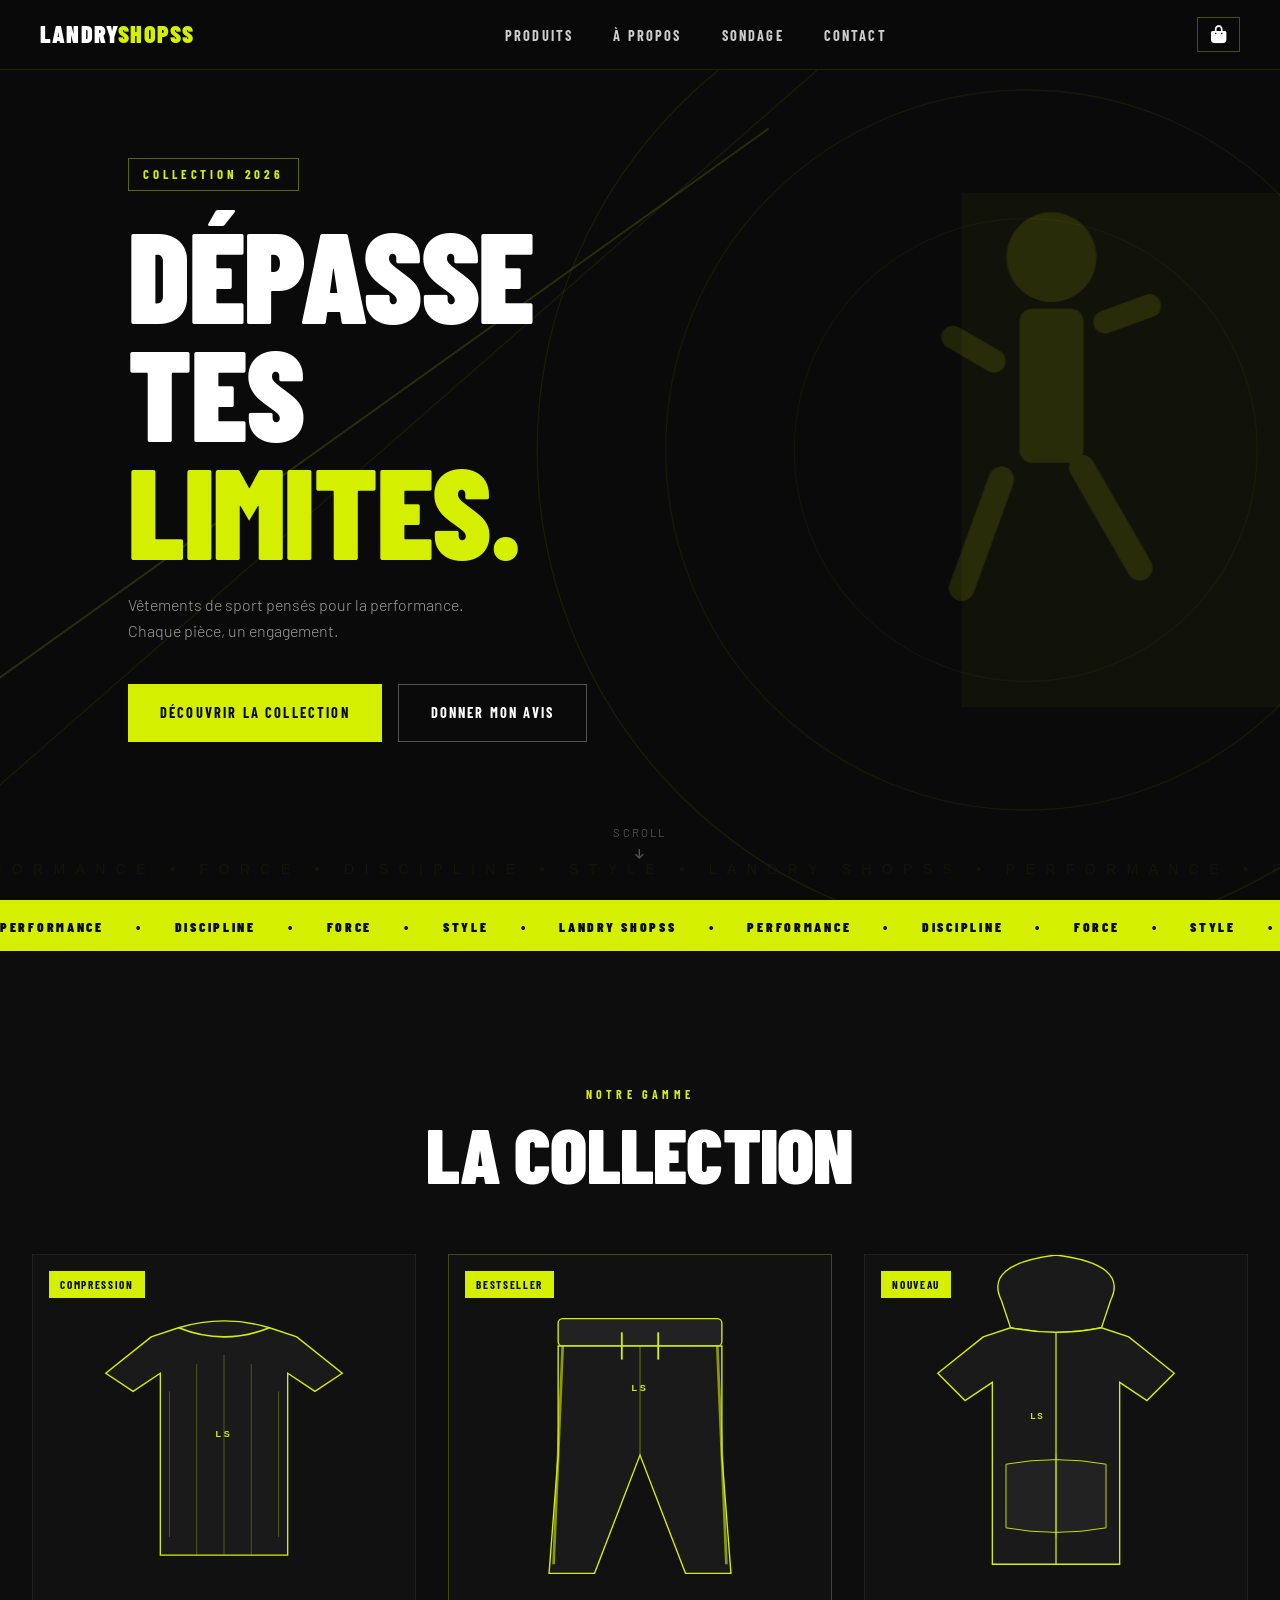
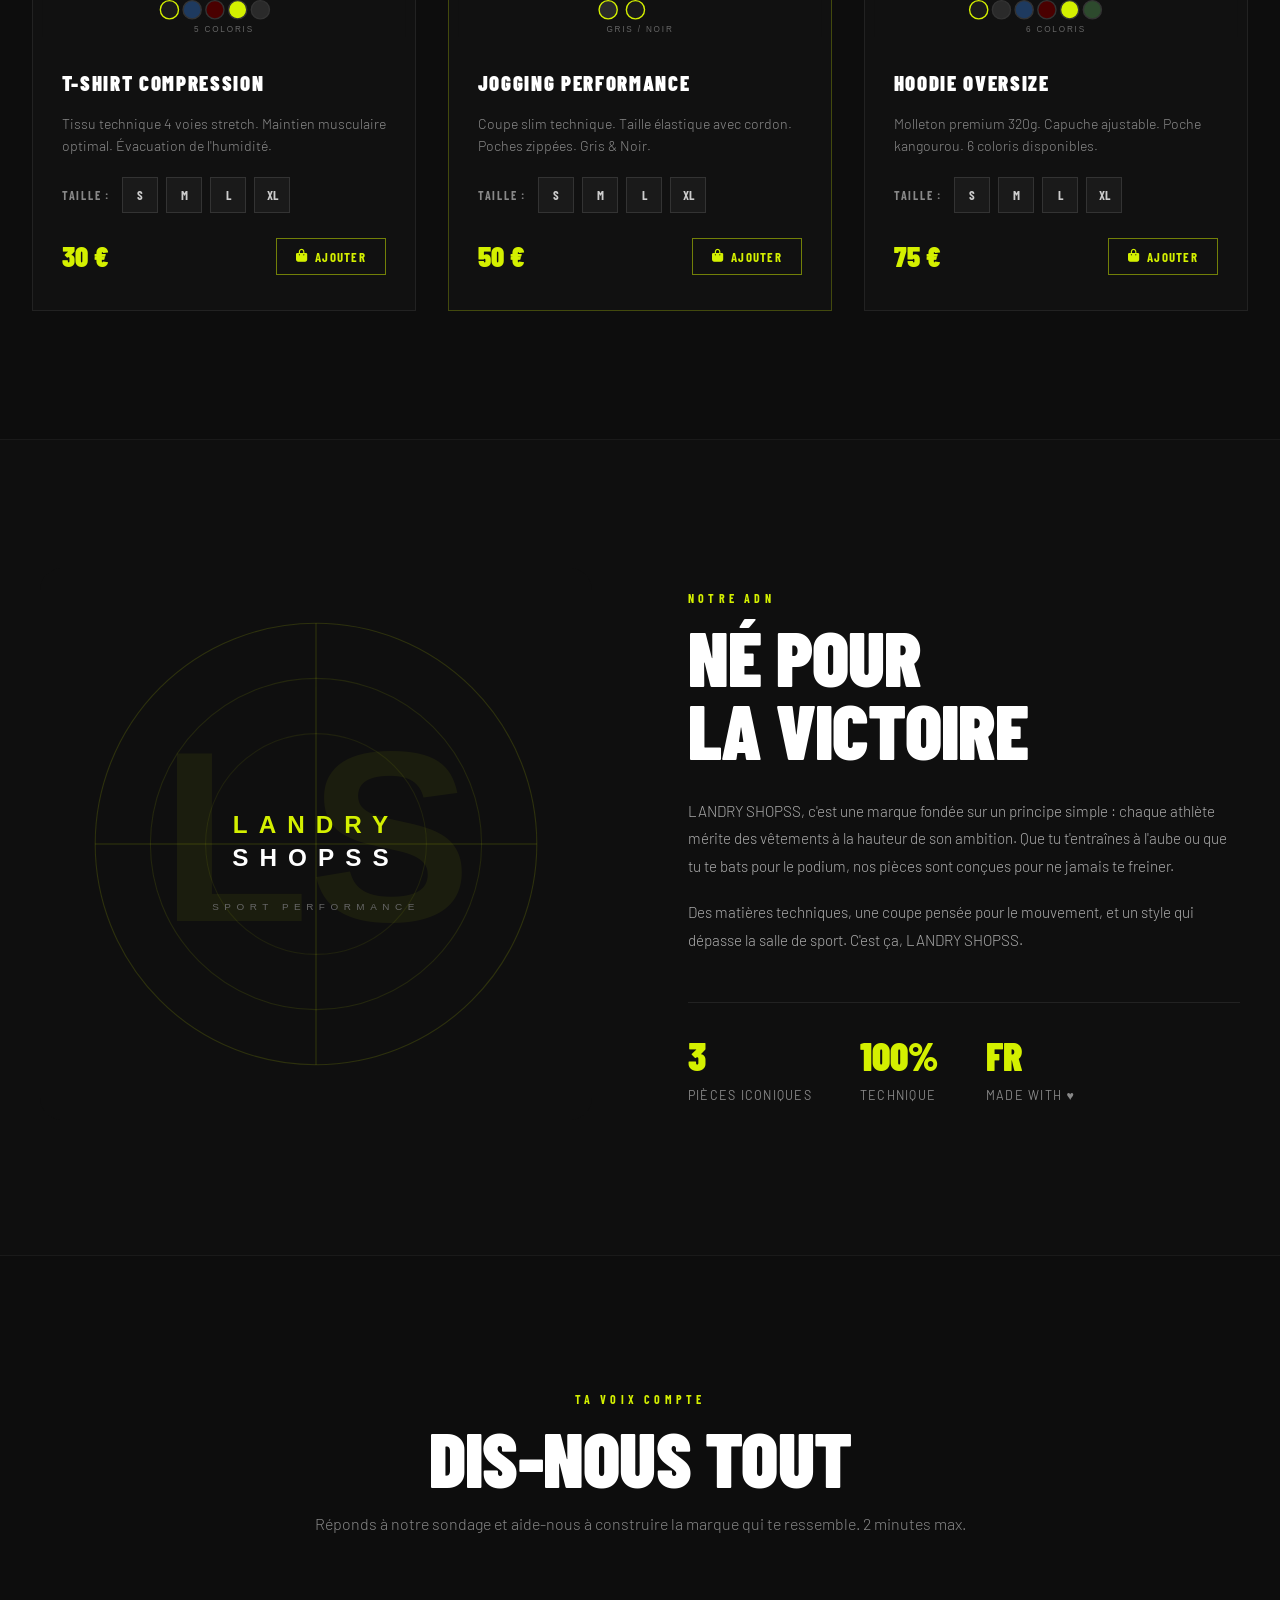
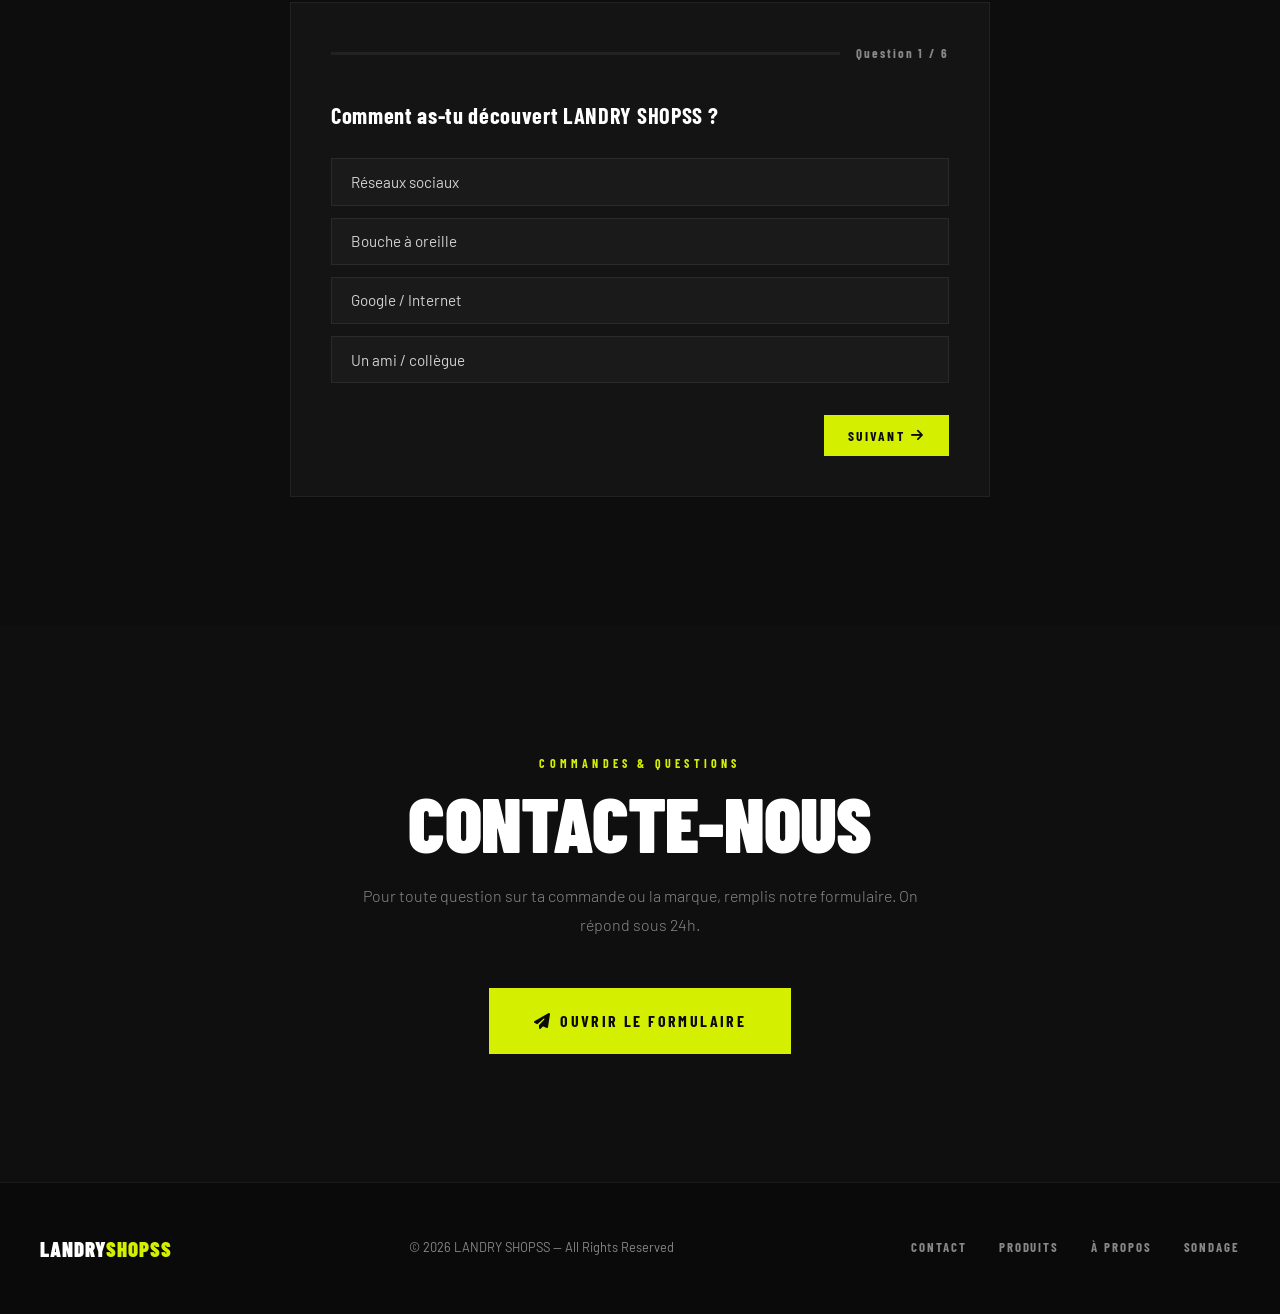
==== commit 512d98d1: "Add files via upload" ====
--- a/index.html
+++ b/index.html
@@ -5,27 +5,55 @@
   <meta name="viewport" content="width=device-width, initial-scale=1.0">
   <title>LANDRY SHOPSS — Sport Performance</title>
   <meta name="description" content="LANDRY SHOPSS — Vêtements de sport performance. T-shirts compression, joggings, hoodies. Livraison France.">
-
   <link href="https://fonts.googleapis.com/css2?family=Barlow+Condensed:wght@400;700;900&family=Barlow:wght@300;400;500&display=swap" rel="stylesheet">
   <link rel="stylesheet" href="https://cdnjs.cloudflare.com/ajax/libs/font-awesome/6.5.1/css/all.min.css">
   <link rel="stylesheet" href="style.css">
 </head>
 <body>
 
-  <!-- NAV -->
+  <!-- ===== PANIER SIDEBAR ===== -->
+  <div class="cart-overlay" id="cartOverlay" onclick="toggleCart()"></div>
+  <aside class="cart-sidebar" id="cartSidebar">
+    <div class="cart-header">
+      <h2>MON PANIER</h2>
+      <button class="cart-close" onclick="toggleCart()"><i class="fa-solid fa-xmark"></i></button>
+    </div>
+    <div class="cart-items" id="cartItems">
+      <div class="cart-empty" id="cartEmpty">
+        <i class="fa-solid fa-bag-shopping"></i>
+        <p>Ton panier est vide.</p>
+      </div>
+    </div>
+    <div class="cart-footer" id="cartFooter" style="display:none;">
+      <div class="cart-total">
+        <span>TOTAL</span>
+        <span class="cart-total-amount" id="cartTotal">0 €</span>
+      </div>
+      <a href="https://admin.typeform.com/accounts/01J99XGKG7QRJWRQDHW927JT6B/workspaces/DyzyUU" target="_blank" class="btn-primary" style="width:100%;text-align:center;display:block;">
+        <i class="fa-solid fa-lock"></i> Finaliser la commande
+      </a>
+      <button class="btn-clear" onclick="clearCart()">Vider le panier</button>
+    </div>
+  </aside>
+
+  <!-- ===== NAVBAR ===== -->
   <nav class="navbar">
     <div class="nav-inner">
       <a href="#" class="logo">LANDRY<span>SHOPSS</span></a>
       <ul class="nav-links">
         <li><a href="#produits">Produits</a></li>
         <li><a href="#about">À propos</a></li>
+        <li><a href="#sondage">Sondage</a></li>
         <li><a href="#contact">Contact</a></li>
       </ul>
-      <a href="#produits" class="nav-cta">Shop Now</a>
+      <button class="cart-btn" onclick="toggleCart()">
+        <i class="fa-solid fa-bag-shopping"></i>
+        <span class="cart-count" id="cartCount">0</span>
+      </button>
     </div>
   </nav>
 
-  <!-- HERO -->
+  <!-- ===== HERO ===== -->
   <section class="hero">
     <div class="hero-bg">
       <svg viewBox="0 0 1200 700" preserveAspectRatio="xMidYMid slice" xmlns="http://www.w3.org/2000/svg">
@@ -53,7 +81,7 @@
       <p class="hero-sub">Vêtements de sport pensés pour la performance.<br>Chaque pièce, un engagement.</p>
       <div class="hero-actions">
         <a href="#produits" class="btn-primary">Découvrir la collection</a>
-        <a href="https://admin.typeform.com/accounts/01J99XGKG7QRJWRQDHW927JT6B/workspaces/DyzyUU" target="_blank" class="btn-ghost">Nous contacter</a>
+        <a href="#sondage" class="btn-ghost">Donner mon avis</a>
       </div>
     </div>
     <div class="hero-scroll">
@@ -62,7 +90,7 @@
     </div>
   </section>
 
-  <!-- TICKER BAND -->
+  <!-- ===== TICKER BAND ===== -->
   <div class="ticker-band">
     <div class="ticker-inner">
       <span>PERFORMANCE</span><span>•</span>
@@ -80,7 +108,7 @@
     </div>
   </div>
 
-  <!-- PRODUITS -->
+  <!-- ===== PRODUITS ===== -->
   <section class="produits" id="produits">
     <div class="section-header">
       <span class="section-label">Notre gamme</span>
@@ -116,9 +144,20 @@
         <div class="product-info">
           <h3>T-SHIRT COMPRESSION</h3>
           <p class="product-desc">Tissu technique 4 voies stretch. Maintien musculaire optimal. Évacuation de l'humidité.</p>
+          <div class="size-selector">
+            <span class="size-label">TAILLE :</span>
+            <div class="sizes">
+              <button class="size-btn" onclick="selectSize(this)">S</button>
+              <button class="size-btn" onclick="selectSize(this)">M</button>
+              <button class="size-btn" onclick="selectSize(this)">L</button>
+              <button class="size-btn" onclick="selectSize(this)">XL</button>
+            </div>
+          </div>
           <div class="product-footer">
             <span class="product-price">30 €</span>
-            <a href="https://admin.typeform.com/accounts/01J99XGKG7QRJWRQDHW927JT6B/workspaces/DyzyUU" target="_blank" class="btn-buy">Commander</a>
+            <button class="btn-buy" onclick="addToCart('T-Shirt Compression', 30, this)">
+              <i class="fa-solid fa-bag-shopping"></i> Ajouter
+            </button>
           </div>
         </div>
       </article>
@@ -147,9 +186,20 @@
         <div class="product-info">
           <h3>JOGGING PERFORMANCE</h3>
           <p class="product-desc">Coupe slim technique. Taille élastique avec cordon. Poches zippées. Gris &amp; Noir.</p>
+          <div class="size-selector">
+            <span class="size-label">TAILLE :</span>
+            <div class="sizes">
+              <button class="size-btn" onclick="selectSize(this)">S</button>
+              <button class="size-btn" onclick="selectSize(this)">M</button>
+              <button class="size-btn" onclick="selectSize(this)">L</button>
+              <button class="size-btn" onclick="selectSize(this)">XL</button>
+            </div>
+          </div>
           <div class="product-footer">
             <span class="product-price">50 €</span>
-            <a href="https://admin.typeform.com/accounts/01J99XGKG7QRJWRQDHW927JT6B/workspaces/DyzyUU" target="_blank" class="btn-buy">Commander</a>
+            <button class="btn-buy" onclick="addToCart('Jogging Performance', 50, this)">
+              <i class="fa-solid fa-bag-shopping"></i> Ajouter
+            </button>
           </div>
         </div>
       </article>
@@ -180,9 +230,20 @@
         <div class="product-info">
           <h3>HOODIE OVERSIZE</h3>
           <p class="product-desc">Molleton premium 320g. Capuche ajustable. Poche kangourou. 6 coloris disponibles.</p>
+          <div class="size-selector">
+            <span class="size-label">TAILLE :</span>
+            <div class="sizes">
+              <button class="size-btn" onclick="selectSize(this)">S</button>
+              <button class="size-btn" onclick="selectSize(this)">M</button>
+              <button class="size-btn" onclick="selectSize(this)">L</button>
+              <button class="size-btn" onclick="selectSize(this)">XL</button>
+            </div>
+          </div>
           <div class="product-footer">
             <span class="product-price">75 €</span>
-            <a href="https://admin.typeform.com/accounts/01J99XGKG7QRJWRQDHW927JT6B/workspaces/DyzyUU" target="_blank" class="btn-buy">Commander</a>
+            <button class="btn-buy" onclick="addToCart('Hoodie Oversize', 75, this)">
+              <i class="fa-solid fa-bag-shopping"></i> Ajouter
+            </button>
           </div>
         </div>
       </article>
@@ -190,7 +251,7 @@
     </div>
   </section>
 
-  <!-- ABOUT -->
+  <!-- ===== ABOUT ===== -->
   <section class="about" id="about">
     <div class="about-inner">
       <div class="about-visual">
@@ -213,36 +274,142 @@
         <p>LANDRY SHOPSS, c'est une marque fondée sur un principe simple : chaque athlète mérite des vêtements à la hauteur de son ambition. Que tu t'entraînes à l'aube ou que tu te bats pour le podium, nos pièces sont conçues pour ne jamais te freiner.</p>
         <p>Des matières techniques, une coupe pensée pour le mouvement, et un style qui dépasse la salle de sport. C'est ça, LANDRY SHOPSS.</p>
         <div class="about-stats">
-          <div class="stat">
-            <strong>3</strong>
-            <span>Pièces iconiques</span>
-          </div>
-          <div class="stat">
-            <strong>100%</strong>
-            <span>Technique</span>
-          </div>
-          <div class="stat">
-            <strong>FR</strong>
-            <span>Made with ♥</span>
-          </div>
+          <div class="stat"><strong>3</strong><span>Pièces iconiques</span></div>
+          <div class="stat"><strong>100%</strong><span>Technique</span></div>
+          <div class="stat"><strong>FR</strong><span>Made with ♥</span></div>
         </div>
       </div>
     </div>
   </section>
 
-  <!-- CONTACT -->
+  <!-- ===== SONDAGE TYPEFORM ===== -->
+  <section class="sondage" id="sondage">
+    <div class="sondage-inner">
+      <div class="section-header">
+        <span class="section-label">Ta voix compte</span>
+        <h2 class="section-title">DIS-NOUS TOUT</h2>
+        <p class="sondage-sub">Réponds à notre sondage et aide-nous à construire la marque qui te ressemble. 2 minutes max.</p>
+      </div>
+
+      <!-- Formulaire inline -->
+      <div class="form-wrapper" id="formWrapper">
+        <div class="form-progress">
+          <div class="progress-bar"><div class="progress-fill" id="progressFill"></div></div>
+          <span class="progress-text" id="progressText">Question 1 / 6</span>
+        </div>
+
+        <div class="form-steps">
+
+          <!-- Q1 -->
+          <div class="form-step active" data-step="1">
+            <p class="form-q">Comment as-tu découvert LANDRY SHOPSS ?</p>
+            <div class="form-choices">
+              <button class="form-choice" onclick="selectChoice(this)">Réseaux sociaux</button>
+              <button class="form-choice" onclick="selectChoice(this)">Bouche à oreille</button>
+              <button class="form-choice" onclick="selectChoice(this)">Google / Internet</button>
+              <button class="form-choice" onclick="selectChoice(this)">Un ami / collègue</button>
+            </div>
+            <div class="form-nav"><button class="btn-next" onclick="nextStep()">Suivant <i class="fa-solid fa-arrow-right"></i></button></div>
+          </div>
+
+          <!-- Q2 -->
+          <div class="form-step" data-step="2">
+            <p class="form-q">Quel est ton sport principal ?</p>
+            <div class="form-choices">
+              <button class="form-choice" onclick="selectChoice(this)">Musculation / Fitness</button>
+              <button class="form-choice" onclick="selectChoice(this)">Course à pied</button>
+              <button class="form-choice" onclick="selectChoice(this)">Basketball / Football</button>
+              <button class="form-choice" onclick="selectChoice(this)">Autre sport collectif</button>
+            </div>
+            <div class="form-nav">
+              <button class="btn-prev" onclick="prevStep()"><i class="fa-solid fa-arrow-left"></i> Précédent</button>
+              <button class="btn-next" onclick="nextStep()">Suivant <i class="fa-solid fa-arrow-right"></i></button>
+            </div>
+          </div>
+
+          <!-- Q3 -->
+          <div class="form-step" data-step="3">
+            <p class="form-q">Quel produit t'intéresse le plus ?</p>
+            <div class="form-choices">
+              <button class="form-choice" onclick="selectChoice(this)">T-Shirt Compression — 30€</button>
+              <button class="form-choice" onclick="selectChoice(this)">Jogging Performance — 50€</button>
+              <button class="form-choice" onclick="selectChoice(this)">Hoodie Oversize — 75€</button>
+              <button class="form-choice" onclick="selectChoice(this)">Toute la collection !</button>
+            </div>
+            <div class="form-nav">
+              <button class="btn-prev" onclick="prevStep()"><i class="fa-solid fa-arrow-left"></i> Précédent</button>
+              <button class="btn-next" onclick="nextStep()">Suivant <i class="fa-solid fa-arrow-right"></i></button>
+            </div>
+          </div>
+
+          <!-- Q4 -->
+          <div class="form-step" data-step="4">
+            <p class="form-q">Qu'est-ce qui est le plus important pour toi dans un vêtement de sport ?</p>
+            <div class="form-choices">
+              <button class="form-choice" onclick="selectChoice(this)">La performance technique</button>
+              <button class="form-choice" onclick="selectChoice(this)">Le style / l'esthétique</button>
+              <button class="form-choice" onclick="selectChoice(this)">Le confort</button>
+              <button class="form-choice" onclick="selectChoice(this)">Le rapport qualité/prix</button>
+            </div>
+            <div class="form-nav">
+              <button class="btn-prev" onclick="prevStep()"><i class="fa-solid fa-arrow-left"></i> Précédent</button>
+              <button class="btn-next" onclick="nextStep()">Suivant <i class="fa-solid fa-arrow-right"></i></button>
+            </div>
+          </div>
+
+          <!-- Q5 -->
+          <div class="form-step" data-step="5">
+            <p class="form-q">Recommanderais-tu LANDRY SHOPSS à un ami ?</p>
+            <div class="form-choices rating-choices">
+              <button class="form-choice rating" onclick="selectChoice(this)">1</button>
+              <button class="form-choice rating" onclick="selectChoice(this)">2</button>
+              <button class="form-choice rating" onclick="selectChoice(this)">3</button>
+              <button class="form-choice rating" onclick="selectChoice(this)">4</button>
+              <button class="form-choice rating" onclick="selectChoice(this)">5</button>
+            </div>
+            <div class="rating-labels"><span>Pas du tout</span><span>Absolument !</span></div>
+            <div class="form-nav">
+              <button class="btn-prev" onclick="prevStep()"><i class="fa-solid fa-arrow-left"></i> Précédent</button>
+              <button class="btn-next" onclick="nextStep()">Suivant <i class="fa-solid fa-arrow-right"></i></button>
+            </div>
+          </div>
+
+          <!-- Q6 -->
+          <div class="form-step" data-step="6">
+            <p class="form-q">Un message ou une idée pour la marque ?</p>
+            <textarea class="form-textarea" placeholder="Partage ton idée ici..." rows="4"></textarea>
+            <div class="form-nav">
+              <button class="btn-prev" onclick="prevStep()"><i class="fa-solid fa-arrow-left"></i> Précédent</button>
+              <button class="btn-submit" onclick="submitForm()"><i class="fa-solid fa-paper-plane"></i> Envoyer</button>
+            </div>
+          </div>
+
+          <!-- Merci -->
+          <div class="form-step thanks" data-step="7">
+            <div class="thanks-icon"><i class="fa-solid fa-circle-check"></i></div>
+            <h3>MERCI !</h3>
+            <p>Tes réponses nous aident à créer la meilleure marque de sport pour toi. À très vite.</p>
+            <a href="#produits" class="btn-primary" style="margin-top:1.5rem;display:inline-block;">Retour à la collection</a>
+          </div>
+
+        </div>
+      </div>
+    </div>
+  </section>
+
+  <!-- ===== CONTACT ===== -->
   <section class="contact" id="contact">
     <div class="contact-inner">
       <span class="section-label">Commandes &amp; Questions</span>
       <h2 class="section-title">CONTACTE-NOUS</h2>
-      <p class="contact-sub">Pour passer commande, connaître les disponibilités ou toute autre question, remplis notre formulaire. On répond sous 24h.</p>
+      <p class="contact-sub">Pour toute question sur ta commande ou la marque, remplis notre formulaire. On répond sous 24h.</p>
       <a href="https://admin.typeform.com/accounts/01J99XGKG7QRJWRQDHW927JT6B/workspaces/DyzyUU" target="_blank" class="btn-primary big">
         <i class="fa-solid fa-paper-plane"></i> Ouvrir le formulaire
       </a>
     </div>
   </section>
 
-  <!-- FOOTER -->
+  <!-- ===== FOOTER ===== -->
   <footer class="footer">
     <div class="footer-inner">
       <span class="logo">LANDRY<span>SHOPSS</span></span>
@@ -251,9 +418,170 @@
         <a href="https://admin.typeform.com/accounts/01J99XGKG7QRJWRQDHW927JT6B/workspaces/DyzyUU" target="_blank">Contact</a>
         <a href="#produits">Produits</a>
         <a href="#about">À propos</a>
+        <a href="#sondage">Sondage</a>
       </div>
     </div>
   </footer>
+
+  <!-- ===== TOAST ===== -->
+  <div class="toast" id="toast"></div>
+
+  <!-- ===== JAVASCRIPT ===== -->
+  <script>
+    // ---- CART ----
+    let cart = [];
+
+    function toggleCart() {
+      const sidebar = document.getElementById('cartSidebar');
+      const overlay = document.getElementById('cartOverlay');
+      sidebar.classList.toggle('open');
+      overlay.classList.toggle('active');
+    }
+
+    function selectSize(btn) {
+      const sizes = btn.closest('.sizes').querySelectorAll('.size-btn');
+      sizes.forEach(b => b.classList.remove('active'));
+      btn.classList.add('active');
+    }
+
+    function addToCart(name, price, btn) {
+      const card = btn.closest('.product-card');
+      const activeSize = card.querySelector('.size-btn.active');
+      const size = activeSize ? activeSize.textContent : 'M';
+
+      const existing = cart.find(i => i.name === name && i.size === size);
+      if (existing) {
+        existing.qty++;
+      } else {
+        cart.push({ name, price, size, qty: 1 });
+      }
+
+      renderCart();
+      showToast(name + ' ajouté au panier !');
+
+      btn.innerHTML = '<i class="fa-solid fa-check"></i> Ajouté !';
+      btn.style.background = '#d4f000';
+      btn.style.color = '#000';
+      setTimeout(() => {
+        btn.innerHTML = '<i class="fa-solid fa-bag-shopping"></i> Ajouter';
+        btn.style.background = '';
+        btn.style.color = '';
+      }, 1500);
+    }
+
+    function renderCart() {
+      const itemsEl = document.getElementById('cartItems');
+      const emptyEl = document.getElementById('cartEmpty');
+      const footerEl = document.getElementById('cartFooter');
+      const countEl = document.getElementById('cartCount');
+      const totalEl = document.getElementById('cartTotal');
+
+      const totalQty = cart.reduce((s, i) => s + i.qty, 0);
+      const totalPrice = cart.reduce((s, i) => s + i.price * i.qty, 0);
+
+      countEl.textContent = totalQty;
+      countEl.style.display = totalQty > 0 ? 'flex' : 'none';
+
+      if (cart.length === 0) {
+        emptyEl.style.display = 'flex';
+        footerEl.style.display = 'none';
+        itemsEl.querySelectorAll('.cart-item').forEach(e => e.remove());
+        return;
+      }
+
+      emptyEl.style.display = 'none';
+      footerEl.style.display = 'block';
+      totalEl.textContent = totalPrice + ' €';
+
+      itemsEl.querySelectorAll('.cart-item').forEach(e => e.remove());
+
+      cart.forEach((item, idx) => {
+        const div = document.createElement('div');
+        div.className = 'cart-item';
+        div.innerHTML = `
+          <div class="cart-item-info">
+            <strong>${item.name}</strong>
+            <span>Taille : ${item.size}</span>
+          </div>
+          <div class="cart-item-actions">
+            <div class="qty-ctrl">
+              <button onclick="changeQty(${idx}, -1)">−</button>
+              <span>${item.qty}</span>
+              <button onclick="changeQty(${idx}, 1)">+</button>
+            </div>
+            <span class="cart-item-price">${item.price * item.qty} €</span>
+            <button class="cart-remove" onclick="removeItem(${idx})"><i class="fa-solid fa-trash"></i></button>
+          </div>
+        `;
+        itemsEl.appendChild(div);
+      });
+    }
+
+    function changeQty(idx, delta) {
+      cart[idx].qty += delta;
+      if (cart[idx].qty <= 0) cart.splice(idx, 1);
+      renderCart();
+    }
+
+    function removeItem(idx) {
+      cart.splice(idx, 1);
+      renderCart();
+    }
+
+    function clearCart() {
+      cart = [];
+      renderCart();
+    }
+
+    function showToast(msg) {
+      const t = document.getElementById('toast');
+      t.textContent = msg;
+      t.classList.add('show');
+      setTimeout(() => t.classList.remove('show'), 2500);
+    }
+
+    // ---- FORM ----
+    let currentStep = 1;
+    const totalSteps = 6;
+
+    function updateProgress() {
+      const pct = ((currentStep - 1) / totalSteps) * 100;
+      document.getElementById('progressFill').style.width = pct + '%';
+      document.getElementById('progressText').textContent = 'Question ' + currentStep + ' / ' + totalSteps;
+    }
+
+    function showStep(step) {
+      document.querySelectorAll('.form-step').forEach(s => s.classList.remove('active'));
+      const target = document.querySelector('[data-step="' + step + '"]');
+      if (target) target.classList.add('active');
+      if (step <= totalSteps) updateProgress();
+    }
+
+    function nextStep() {
+      if (currentStep < totalSteps) { currentStep++; showStep(currentStep); }
+    }
+
+    function prevStep() {
+      if (currentStep > 1) { currentStep--; showStep(currentStep); }
+    }
+
+    function selectChoice(btn) {
+      const choices = btn.closest('.form-choices').querySelectorAll('.form-choice');
+      choices.forEach(b => b.classList.remove('selected'));
+      btn.classList.add('selected');
+    }
+
+    function submitForm() {
+      document.getElementById('progressFill').style.width = '100%';
+      document.getElementById('progressText').textContent = 'Complété !';
+      currentStep = 7;
+      showStep(7);
+    }
+
+    // Init
+    renderCart();
+    updateProgress();
+  </script>
 
 </body>
 </html>
--- a/style.css
+++ b/style.css
@@ -21,9 +21,7 @@
   --bg: #0d0d0d;
 }
 
-html {
-  scroll-behavior: smooth;
-}
+html { scroll-behavior: smooth; }
 
 body {
   font-family: 'Barlow', sans-serif;
@@ -36,9 +34,7 @@
 /* ===== NAVBAR ===== */
 .navbar {
   position: fixed;
-  top: 0;
-  left: 0;
-  right: 0;
+  top: 0; left: 0; right: 0;
   z-index: 100;
   padding: 0 2rem;
   height: 70px;
@@ -66,17 +62,13 @@
   color: var(--white);
   text-decoration: none;
 }
-
-.logo span {
-  color: var(--accent);
-}
+.logo span { color: var(--accent); }
 
 .nav-links {
   list-style: none;
   display: flex;
   gap: 2.5rem;
 }
-
 .nav-links a {
   font-family: 'Barlow Condensed', sans-serif;
   font-weight: 700;
@@ -87,28 +79,198 @@
   text-decoration: none;
   transition: color 0.2s;
 }
-
-.nav-links a:hover {
-  color: var(--accent);
-}
-
-.nav-cta {
-  font-family: 'Barlow Condensed', sans-serif;
-  font-weight: 700;
-  font-size: 0.85rem;
-  letter-spacing: 0.15em;
-  text-transform: uppercase;
+.nav-links a:hover { color: var(--accent); }
+
+/* ===== CART BUTTON ===== */
+.cart-btn {
+  position: relative;
+  background: none;
+  border: 1px solid rgba(212,240,0,0.3);
+  color: var(--white);
+  font-size: 1.1rem;
+  padding: 0.5rem 0.8rem;
+  cursor: pointer;
+  transition: border-color 0.2s, color 0.2s;
+  display: flex;
+  align-items: center;
+  gap: 0.5rem;
+}
+.cart-btn:hover { border-color: var(--accent); color: var(--accent); }
+
+.cart-count {
+  display: none;
+  align-items: center;
+  justify-content: center;
   background: var(--accent);
   color: var(--black);
-  padding: 0.55rem 1.4rem;
-  text-decoration: none;
-  transition: background 0.2s, transform 0.2s;
-}
-
-.nav-cta:hover {
-  background: #fff;
-  transform: translateY(-1px);
-}
+  font-family: 'Barlow Condensed', sans-serif;
+  font-weight: 900;
+  font-size: 0.75rem;
+  width: 20px;
+  height: 20px;
+  border-radius: 50%;
+}
+
+/* ===== CART SIDEBAR ===== */
+.cart-overlay {
+  display: none;
+  position: fixed;
+  inset: 0;
+  background: rgba(0,0,0,0.6);
+  z-index: 200;
+}
+.cart-overlay.active { display: block; }
+
+.cart-sidebar {
+  position: fixed;
+  top: 0; right: -420px;
+  width: 420px;
+  max-width: 100vw;
+  height: 100vh;
+  background: #141414;
+  border-left: 1px solid #222;
+  z-index: 201;
+  display: flex;
+  flex-direction: column;
+  transition: right 0.35s cubic-bezier(0.4,0,0.2,1);
+}
+.cart-sidebar.open { right: 0; }
+
+.cart-header {
+  display: flex;
+  align-items: center;
+  justify-content: space-between;
+  padding: 1.5rem 1.8rem;
+  border-bottom: 1px solid #222;
+}
+.cart-header h2 {
+  font-family: 'Barlow Condensed', sans-serif;
+  font-weight: 900;
+  font-size: 1.3rem;
+  letter-spacing: 0.1em;
+}
+.cart-close {
+  background: none;
+  border: none;
+  color: var(--gray);
+  font-size: 1.3rem;
+  cursor: pointer;
+  transition: color 0.2s;
+}
+.cart-close:hover { color: var(--white); }
+
+.cart-items {
+  flex: 1;
+  overflow-y: auto;
+  padding: 1rem 1.8rem;
+}
+
+.cart-empty {
+  display: flex;
+  flex-direction: column;
+  align-items: center;
+  justify-content: center;
+  height: 100%;
+  gap: 1rem;
+  color: var(--gray);
+}
+.cart-empty i { font-size: 2.5rem; opacity: 0.4; }
+.cart-empty p { font-size: 0.9rem; }
+
+.cart-item {
+  display: flex;
+  align-items: center;
+  justify-content: space-between;
+  padding: 1rem 0;
+  border-bottom: 1px solid #1e1e1e;
+  gap: 1rem;
+}
+.cart-item-info { flex: 1; }
+.cart-item-info strong {
+  display: block;
+  font-family: 'Barlow Condensed', sans-serif;
+  font-weight: 700;
+  font-size: 0.95rem;
+  letter-spacing: 0.05em;
+  margin-bottom: 0.2rem;
+}
+.cart-item-info span { font-size: 0.8rem; color: var(--gray); }
+
+.cart-item-actions {
+  display: flex;
+  align-items: center;
+  gap: 0.75rem;
+}
+.qty-ctrl {
+  display: flex;
+  align-items: center;
+  gap: 0.5rem;
+  border: 1px solid #333;
+  padding: 0.2rem 0.5rem;
+}
+.qty-ctrl button {
+  background: none;
+  border: none;
+  color: var(--white);
+  font-size: 1rem;
+  cursor: pointer;
+  padding: 0 0.2rem;
+  transition: color 0.2s;
+}
+.qty-ctrl button:hover { color: var(--accent); }
+.qty-ctrl span { font-size: 0.9rem; min-width: 18px; text-align: center; }
+
+.cart-item-price {
+  font-family: 'Barlow Condensed', sans-serif;
+  font-weight: 700;
+  font-size: 1rem;
+  color: var(--accent);
+  min-width: 50px;
+  text-align: right;
+}
+.cart-remove {
+  background: none;
+  border: none;
+  color: #444;
+  cursor: pointer;
+  font-size: 0.85rem;
+  transition: color 0.2s;
+}
+.cart-remove:hover { color: #ff4444; }
+
+.cart-footer {
+  padding: 1.5rem 1.8rem;
+  border-top: 1px solid #222;
+}
+.cart-total {
+  display: flex;
+  justify-content: space-between;
+  align-items: center;
+  margin-bottom: 1.2rem;
+  font-family: 'Barlow Condensed', sans-serif;
+  font-weight: 700;
+  font-size: 1rem;
+  letter-spacing: 0.1em;
+}
+.cart-total-amount { font-size: 1.5rem; color: var(--accent); }
+
+.btn-clear {
+  display: block;
+  width: 100%;
+  background: none;
+  border: 1px solid #333;
+  color: var(--gray);
+  font-family: 'Barlow Condensed', sans-serif;
+  font-weight: 700;
+  font-size: 0.8rem;
+  letter-spacing: 0.15em;
+  text-transform: uppercase;
+  padding: 0.7rem;
+  margin-top: 0.75rem;
+  cursor: pointer;
+  transition: border-color 0.2s, color 0.2s;
+}
+.btn-clear:hover { border-color: #ff4444; color: #ff4444; }
 
 /* ===== HERO ===== */
 .hero {
@@ -120,17 +282,8 @@
   padding: 0 10vw;
   overflow: hidden;
 }
-
-.hero-bg {
-  position: absolute;
-  inset: 0;
-  z-index: 0;
-}
-
-.hero-bg svg {
-  width: 100%;
-  height: 100%;
-}
+.hero-bg { position: absolute; inset: 0; z-index: 0; }
+.hero-bg svg { width: 100%; height: 100%; }
 
 .hero-content {
   position: relative;
@@ -138,7 +291,6 @@
   max-width: 600px;
   animation: heroIn 1s ease both;
 }
-
 @keyframes heroIn {
   from { opacity: 0; transform: translateY(40px); }
   to   { opacity: 1; transform: translateY(0); }
@@ -167,11 +319,7 @@
   color: var(--white);
   margin-bottom: 1.5rem;
 }
-
-.hero-title em {
-  font-style: normal;
-  color: var(--accent);
-}
+.hero-title em { font-style: normal; color: var(--accent); }
 
 .hero-sub {
   font-size: 1rem;
@@ -181,11 +329,7 @@
   line-height: 1.6;
 }
 
-.hero-actions {
-  display: flex;
-  gap: 1rem;
-  flex-wrap: wrap;
-}
+.hero-actions { display: flex; gap: 1rem; flex-wrap: wrap; }
 
 .btn-primary {
   display: inline-flex;
@@ -202,16 +346,8 @@
   text-decoration: none;
   transition: background 0.2s, transform 0.2s;
 }
-
-.btn-primary:hover {
-  background: #fff;
-  transform: translateY(-2px);
-}
-
-.btn-primary.big {
-  padding: 1.2rem 2.8rem;
-  font-size: 1rem;
-}
+.btn-primary:hover { background: #fff; transform: translateY(-2px); }
+.btn-primary.big { padding: 1.2rem 2.8rem; font-size: 1rem; }
 
 .btn-ghost {
   display: inline-flex;
@@ -227,12 +363,7 @@
   text-decoration: none;
   transition: border-color 0.2s, color 0.2s, transform 0.2s;
 }
-
-.btn-ghost:hover {
-  border-color: var(--accent);
-  color: var(--accent);
-  transform: translateY(-2px);
-}
+.btn-ghost:hover { border-color: var(--accent); color: var(--accent); transform: translateY(-2px); }
 
 .hero-scroll {
   position: absolute;
@@ -249,7 +380,6 @@
   text-transform: uppercase;
   animation: scrollBounce 2s ease-in-out infinite;
 }
-
 @keyframes scrollBounce {
   0%, 100% { transform: translateX(-50%) translateY(0); }
   50%       { transform: translateX(-50%) translateY(6px); }
@@ -262,7 +392,6 @@
   padding: 0.75rem 0;
   white-space: nowrap;
 }
-
 .ticker-inner {
   display: inline-flex;
   gap: 2rem;
@@ -274,17 +403,13 @@
   text-transform: uppercase;
   color: var(--black);
 }
-
 @keyframes ticker {
   from { transform: translateX(0); }
   to   { transform: translateX(-50%); }
 }
 
 /* ===== SECTION COMMONS ===== */
-.section-header {
-  text-align: center;
-  margin-bottom: 4rem;
-}
+.section-header { text-align: center; margin-bottom: 4rem; }
 
 .section-label {
   display: inline-block;
@@ -327,32 +452,15 @@
   transition: transform 0.3s, border-color 0.3s;
   position: relative;
 }
-
-.product-card:hover {
-  transform: translateY(-8px);
-  border-color: rgba(212,240,0,0.4);
-}
-
-.product-card.featured {
-  border-color: rgba(212,240,0,0.25);
-}
-
-.product-visual {
-  position: relative;
-  background: #111;
-  aspect-ratio: 1;
-}
-
-.product-visual svg {
-  width: 100%;
-  height: 100%;
-  display: block;
-}
+.product-card:hover { transform: translateY(-8px); border-color: rgba(212,240,0,0.4); }
+.product-card.featured { border-color: rgba(212,240,0,0.25); }
+
+.product-visual { position: relative; background: #111; aspect-ratio: 1; }
+.product-visual svg { width: 100%; height: 100%; display: block; }
 
 .product-badge {
   position: absolute;
-  top: 1rem;
-  left: 1rem;
+  top: 1rem; left: 1rem;
   font-family: 'Barlow Condensed', sans-serif;
   font-weight: 700;
   font-size: 0.7rem;
@@ -363,10 +471,7 @@
   padding: 0.25rem 0.7rem;
 }
 
-.product-info {
-  padding: 1.8rem;
-}
-
+.product-info { padding: 1.8rem; }
 .product-info h3 {
   font-family: 'Barlow Condensed', sans-serif;
   font-weight: 900;
@@ -376,47 +481,74 @@
   color: var(--white);
   margin-bottom: 0.75rem;
 }
-
 .product-desc {
   font-size: 0.88rem;
   font-weight: 300;
   color: var(--gray);
-  margin-bottom: 1.5rem;
+  margin-bottom: 1.2rem;
   line-height: 1.6;
 }
 
+/* SIZE SELECTOR */
+.size-selector {
+  margin-bottom: 1.2rem;
+  display: flex;
+  align-items: center;
+  gap: 0.75rem;
+  flex-wrap: wrap;
+}
+.size-label {
+  font-family: 'Barlow Condensed', sans-serif;
+  font-size: 0.75rem;
+  font-weight: 700;
+  letter-spacing: 0.15em;
+  color: var(--gray);
+}
+.sizes { display: flex; gap: 0.5rem; }
+.size-btn {
+  background: #1a1a1a;
+  border: 1px solid #333;
+  color: var(--light-gray);
+  font-family: 'Barlow Condensed', sans-serif;
+  font-weight: 700;
+  font-size: 0.8rem;
+  width: 36px;
+  height: 36px;
+  cursor: pointer;
+  transition: all 0.2s;
+}
+.size-btn:hover { border-color: var(--accent); color: var(--accent); }
+.size-btn.active { background: var(--accent); border-color: var(--accent); color: var(--black); }
+
 .product-footer {
   display: flex;
   align-items: center;
   justify-content: space-between;
 }
-
 .product-price {
   font-family: 'Barlow Condensed', sans-serif;
   font-weight: 900;
   font-size: 1.8rem;
   color: var(--accent);
-  letter-spacing: -0.01em;
 }
 
 .btn-buy {
   font-family: 'Barlow Condensed', sans-serif;
   font-weight: 700;
   font-size: 0.8rem;
-  letter-spacing: 0.15em;
+  letter-spacing: 0.1em;
   text-transform: uppercase;
   background: transparent;
   border: 1px solid rgba(212,240,0,0.5);
   color: var(--accent);
   padding: 0.6rem 1.2rem;
-  text-decoration: none;
+  cursor: pointer;
   transition: background 0.2s, color 0.2s;
-}
-
-.btn-buy:hover {
-  background: var(--accent);
-  color: var(--black);
-}
+  display: flex;
+  align-items: center;
+  gap: 0.4rem;
+}
+.btn-buy:hover { background: var(--accent); color: var(--black); }
 
 /* ===== ABOUT ===== */
 .about {
@@ -425,7 +557,6 @@
   border-top: 1px solid #1a1a1a;
   border-bottom: 1px solid #1a1a1a;
 }
-
 .about-inner {
   max-width: 1200px;
   margin: 0 auto;
@@ -434,21 +565,9 @@
   gap: 6rem;
   align-items: center;
 }
-
-.about-visual svg {
-  width: 100%;
-  border-radius: 4px;
-}
-
-.about-text .section-label {
-  display: block;
-  margin-bottom: 0.75rem;
-}
-
-.about-text .section-title {
-  margin-bottom: 2rem;
-}
-
+.about-visual svg { width: 100%; border-radius: 4px; }
+.about-text .section-label { display: block; margin-bottom: 0.75rem; }
+.about-text .section-title { margin-bottom: 2rem; }
 .about-text p {
   font-size: 0.95rem;
   font-weight: 300;
@@ -456,7 +575,6 @@
   margin-bottom: 1.2rem;
   line-height: 1.8;
 }
-
 .about-stats {
   display: flex;
   gap: 3rem;
@@ -464,7 +582,6 @@
   padding-top: 2rem;
   border-top: 1px solid #222;
 }
-
 .stat strong {
   display: block;
   font-family: 'Barlow Condensed', sans-serif;
@@ -474,7 +591,6 @@
   line-height: 1;
   margin-bottom: 0.3rem;
 }
-
 .stat span {
   font-size: 0.78rem;
   font-weight: 400;
@@ -483,27 +599,182 @@
   text-transform: uppercase;
 }
 
+/* ===== SONDAGE ===== */
+.sondage {
+  padding: 8rem 2rem;
+  background: var(--bg);
+}
+.sondage-inner { max-width: 700px; margin: 0 auto; }
+.sondage-sub {
+  text-align: center;
+  font-size: 1rem;
+  font-weight: 300;
+  color: rgba(255,255,255,0.5);
+  margin-top: 1rem;
+  margin-bottom: 3rem;
+}
+
+.form-wrapper {
+  background: #141414;
+  border: 1px solid #222;
+  padding: 2.5rem;
+}
+
+.form-progress {
+  display: flex;
+  align-items: center;
+  gap: 1rem;
+  margin-bottom: 2rem;
+}
+.progress-bar {
+  flex: 1;
+  height: 3px;
+  background: #222;
+}
+.progress-fill {
+  height: 100%;
+  background: var(--accent);
+  width: 0%;
+  transition: width 0.4s ease;
+}
+.progress-text {
+  font-family: 'Barlow Condensed', sans-serif;
+  font-size: 0.8rem;
+  font-weight: 700;
+  letter-spacing: 0.15em;
+  color: var(--gray);
+  white-space: nowrap;
+}
+
+.form-step { display: none; }
+.form-step.active { display: block; animation: stepIn 0.3s ease; }
+@keyframes stepIn {
+  from { opacity: 0; transform: translateX(20px); }
+  to   { opacity: 1; transform: translateX(0); }
+}
+
+.form-q {
+  font-family: 'Barlow Condensed', sans-serif;
+  font-weight: 700;
+  font-size: 1.4rem;
+  letter-spacing: 0.03em;
+  color: var(--white);
+  margin-bottom: 1.5rem;
+}
+
+.form-choices {
+  display: flex;
+  flex-direction: column;
+  gap: 0.75rem;
+  margin-bottom: 2rem;
+}
+.form-choice {
+  background: #1a1a1a;
+  border: 1px solid #2a2a2a;
+  color: rgba(255,255,255,0.8);
+  font-family: 'Barlow', sans-serif;
+  font-size: 0.95rem;
+  padding: 0.85rem 1.2rem;
+  text-align: left;
+  cursor: pointer;
+  transition: border-color 0.2s, color 0.2s, background 0.2s;
+}
+.form-choice:hover { border-color: rgba(212,240,0,0.4); color: var(--white); }
+.form-choice.selected { border-color: var(--accent); color: var(--accent); background: rgba(212,240,0,0.06); }
+
+.rating-choices {
+  flex-direction: row !important;
+}
+.form-choice.rating {
+  width: 52px;
+  text-align: center;
+  padding: 0.85rem 0;
+  font-family: 'Barlow Condensed', sans-serif;
+  font-weight: 700;
+  font-size: 1.1rem;
+}
+.rating-labels {
+  display: flex;
+  justify-content: space-between;
+  margin-top: -1rem;
+  margin-bottom: 2rem;
+  font-size: 0.72rem;
+  color: var(--gray);
+  letter-spacing: 0.05em;
+}
+
+.form-textarea {
+  width: 100%;
+  background: #1a1a1a;
+  border: 1px solid #2a2a2a;
+  color: var(--white);
+  font-family: 'Barlow', sans-serif;
+  font-size: 0.95rem;
+  padding: 1rem 1.2rem;
+  resize: vertical;
+  margin-bottom: 2rem;
+  outline: none;
+  transition: border-color 0.2s;
+}
+.form-textarea:focus { border-color: rgba(212,240,0,0.4); }
+
+.form-nav {
+  display: flex;
+  align-items: center;
+  justify-content: flex-end;
+  gap: 1rem;
+}
+
+.btn-next, .btn-prev, .btn-submit {
+  font-family: 'Barlow Condensed', sans-serif;
+  font-weight: 700;
+  font-size: 0.85rem;
+  letter-spacing: 0.15em;
+  text-transform: uppercase;
+  padding: 0.75rem 1.5rem;
+  cursor: pointer;
+  display: flex;
+  align-items: center;
+  gap: 0.4rem;
+  transition: all 0.2s;
+}
+.btn-next, .btn-submit {
+  background: var(--accent);
+  color: var(--black);
+  border: none;
+}
+.btn-next:hover, .btn-submit:hover { background: var(--white); }
+.btn-prev {
+  background: none;
+  border: 1px solid #333;
+  color: var(--gray);
+}
+.btn-prev:hover { border-color: var(--white); color: var(--white); }
+
+/* THANKS STEP */
+.form-step.thanks { text-align: center; padding: 2rem 0; }
+.thanks-icon { font-size: 3.5rem; color: var(--accent); margin-bottom: 1rem; }
+.form-step.thanks h3 {
+  font-family: 'Barlow Condensed', sans-serif;
+  font-weight: 900;
+  font-size: 2.5rem;
+  letter-spacing: 0.1em;
+  margin-bottom: 0.75rem;
+}
+.form-step.thanks p {
+  font-size: 0.95rem;
+  font-weight: 300;
+  color: rgba(255,255,255,0.6);
+  max-width: 380px;
+  margin: 0 auto;
+  line-height: 1.7;
+}
+
 /* ===== CONTACT ===== */
-.contact {
-  padding: 8rem 2rem;
-  text-align: center;
-  background: var(--bg);
-}
-
-.contact-inner {
-  max-width: 600px;
-  margin: 0 auto;
-}
-
-.contact-inner .section-label {
-  display: block;
-  margin-bottom: 0.75rem;
-}
-
-.contact-inner .section-title {
-  margin-bottom: 1.5rem;
-}
-
+.contact { padding: 8rem 2rem; text-align: center; background: #0f0f0f; }
+.contact-inner { max-width: 600px; margin: 0 auto; }
+.contact-inner .section-label { display: block; margin-bottom: 0.75rem; }
+.contact-inner .section-title { margin-bottom: 1.5rem; }
 .contact-sub {
   font-size: 1rem;
   font-weight: 300;
@@ -518,7 +789,6 @@
   border-top: 1px solid #1a1a1a;
   padding: 3rem 2rem;
 }
-
 .footer-inner {
   max-width: 1200px;
   margin: 0 auto;
@@ -528,7 +798,6 @@
   flex-wrap: wrap;
   gap: 1.5rem;
 }
-
 .footer-inner .logo {
   font-family: 'Barlow Condensed', sans-serif;
   font-weight: 900;
@@ -537,22 +806,9 @@
   color: var(--white);
   text-decoration: none;
 }
-
-.footer-inner .logo span {
-  color: var(--accent);
-}
-
-.footer-inner p {
-  font-size: 0.8rem;
-  color: var(--gray);
-  letter-spacing: 0.05em;
-}
-
-.footer-links {
-  display: flex;
-  gap: 2rem;
-}
-
+.footer-inner .logo span { color: var(--accent); }
+.footer-inner p { font-size: 0.8rem; color: var(--gray); }
+.footer-links { display: flex; gap: 2rem; }
 .footer-links a {
   font-family: 'Barlow Condensed', sans-serif;
   font-size: 0.8rem;
@@ -563,30 +819,38 @@
   text-decoration: none;
   transition: color 0.2s;
 }
-
-.footer-links a:hover {
-  color: var(--accent);
+.footer-links a:hover { color: var(--accent); }
+
+/* ===== TOAST ===== */
+.toast {
+  position: fixed;
+  bottom: 2rem;
+  left: 50%;
+  transform: translateX(-50%) translateY(80px);
+  background: var(--accent);
+  color: var(--black);
+  font-family: 'Barlow Condensed', sans-serif;
+  font-weight: 700;
+  font-size: 0.9rem;
+  letter-spacing: 0.1em;
+  padding: 0.9rem 2rem;
+  z-index: 999;
+  opacity: 0;
+  transition: all 0.35s cubic-bezier(0.4,0,0.2,1);
+  pointer-events: none;
+  white-space: nowrap;
+}
+.toast.show {
+  opacity: 1;
+  transform: translateX(-50%) translateY(0);
 }
 
 /* ===== RESPONSIVE ===== */
 @media (max-width: 1024px) {
-  .products-grid {
-    grid-template-columns: 1fr 1fr;
-  }
-  .product-card:last-child {
-    grid-column: 1 / -1;
-    max-width: 500px;
-    margin: 0 auto;
-    width: 100%;
-  }
-  .about-inner {
-    grid-template-columns: 1fr;
-    gap: 3rem;
-  }
-  .about-visual {
-    max-width: 400px;
-    margin: 0 auto;
-  }
+  .products-grid { grid-template-columns: 1fr 1fr; }
+  .product-card:last-child { grid-column: 1 / -1; max-width: 500px; margin: 0 auto; width: 100%; }
+  .about-inner { grid-template-columns: 1fr; gap: 3rem; }
+  .about-visual { max-width: 400px; margin: 0 auto; }
 }
 
 @media (max-width: 768px) {
@@ -596,4 +860,7 @@
   .product-card:last-child { grid-column: auto; max-width: none; }
   .about-stats { gap: 1.5rem; }
   .footer-inner { flex-direction: column; text-align: center; }
-}
+  .cart-sidebar { width: 100vw; }
+  .form-wrapper { padding: 1.5rem; }
+  .rating-choices { flex-wrap: wrap; }
+}
